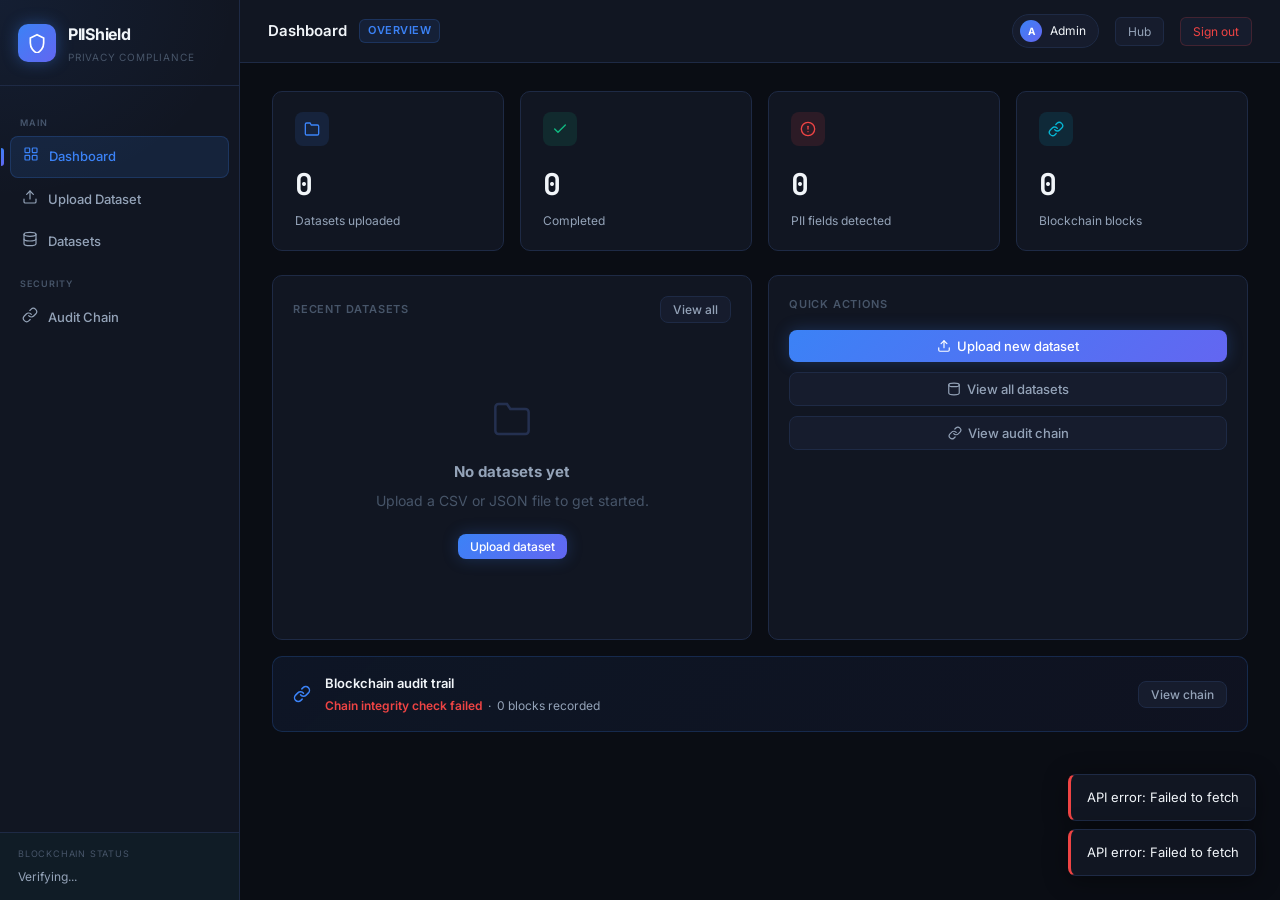
==== frontend/index.html @ 64855e72 "Initial commit — PIIShield Blockchain-Backed PII Anonymisation for E-commerce" ====
<!DOCTYPE html>
<html lang="en">
<head>
<script>
  if (false) {
    
  }
</script>
<meta charset="UTF-8"/>
<meta name="viewport" content="width=device-width, initial-scale=1.0"/>
<title>PIIShield — PII Anonymisation System</title>
<link rel="preconnect" href="https://fonts.googleapis.com">
<link href="https://fonts.googleapis.com/css2?family=Inter:wght@400;500;600;700&family=JetBrains+Mono:wght@400;500&display=swap" rel="stylesheet">
<style>
  :root {
    --bg:        #0a0d14;
    --surface:   #111622;
    --surface2:  #161c2d;
    --surface3:  #1c2440;
    --border:    #1e2a45;
    --border2:   #243050;
    --accent:    #3b82f6;
    --accent2:   #6366f1;
    --accent-g:  linear-gradient(135deg,#3b82f6,#6366f1);
    --cyan:      #06b6d4;
    --green:     #10b981;
    --red:       #ef4444;
    --amber:     #f59e0b;
    --text:      #f1f5f9;
    --text2:     #94a3b8;
    --text3:     #475569;
    --font:      'Inter', system-ui, sans-serif;
    --mono:      'JetBrains Mono', monospace;
    --radius:    10px;
    --shadow:    0 4px 24px rgba(0,0,0,0.4);
    --glow:      0 0 20px rgba(59,130,246,0.15);
  }
  * { box-sizing: border-box; margin: 0; padding: 0; }
  body { background: var(--bg); color: var(--text); font-family: var(--font); font-size: 14px; line-height: 1.6; }

  /* Scrollbar */
  ::-webkit-scrollbar { width: 6px; }
  ::-webkit-scrollbar-track { background: transparent; }
  ::-webkit-scrollbar-thumb { background: var(--border2); border-radius: 3px; }

  /* Layout */
  .shell { display: flex; min-height: 100vh; }

  /* Sidebar */
  .sidebar {
    width: 240px; flex-shrink: 0;
    background: var(--surface);
    border-right: 1px solid var(--border);
    display: flex; flex-direction: column;
    position: relative; overflow: hidden;
  }
  .sidebar::before {
    content: '';
    position: absolute; top: 0; left: 0; right: 0; height: 200px;
    background: radial-gradient(ellipse at top left, rgba(59,130,246,0.08) 0%, transparent 70%);
    pointer-events: none;
  }

  /* Logo */
  .logo {
    padding: 22px 18px 20px;
    border-bottom: 1px solid var(--border);
    display: flex; align-items: center; gap: 12px;
    position: relative;
  }
  .logo-icon {
    width: 38px; height: 38px;
    background: var(--accent-g);
    border-radius: 10px;
    display: flex; align-items: center; justify-content: center;
    flex-shrink: 0;
    box-shadow: 0 0 16px rgba(59,130,246,0.4);
  }
  .logo-icon svg { width: 20px; height: 20px; fill: none; stroke: #fff; stroke-width: 2; stroke-linecap: round; }
  .logo-text { font-size: 16px; font-weight: 700; color: var(--text); letter-spacing: -.3px; }
  .logo-sub  { font-size: 10px; color: var(--text3); letter-spacing: .8px; text-transform: uppercase; margin-top: 1px; }

  /* Nav */
  nav { padding: 14px 10px; flex: 1; }
  .nav-section { font-size: 9px; font-weight: 600; color: var(--text3); text-transform: uppercase; letter-spacing: 1px; padding: 0 10px; margin: 16px 0 6px; }
  .nav-item {
    display: flex; align-items: center; gap: 10px;
    padding: 9px 12px; border-radius: 8px;
    cursor: pointer; color: var(--text2);
    font-size: 13px; font-weight: 500;
    transition: all .15s; margin-bottom: 2px;
    position: relative;
  }
  .nav-item:hover { background: var(--surface2); color: var(--text); }
  .nav-item.active {
    background: rgba(59,130,246,0.12);
    color: var(--accent);
    border: 1px solid rgba(59,130,246,0.2);
  }
  .nav-item.active::before {
    content: '';
    position: absolute; left: -10px; top: 50%; transform: translateY(-50%);
    width: 3px; height: 18px;
    background: var(--accent-g);
    border-radius: 0 3px 3px 0;
  }
  .nav-icon svg { width: 16px; height: 16px; fill: none; stroke: currentColor; stroke-width: 1.8; stroke-linecap: round; stroke-linejoin: round; }

  /* Chain status */
  .chain-status {
    padding: 14px 18px;
    border-top: 1px solid var(--border);
    background: rgba(16,185,129,0.04);
  }
  .chain-label { font-size: 9px; color: var(--text3); text-transform: uppercase; letter-spacing: .8px; margin-bottom: 5px; }

  /* Main */
  .main { flex: 1; display: flex; flex-direction: column; overflow: hidden; }
  .topbar {
    background: var(--surface);
    border-bottom: 1px solid var(--border);
    padding: 14px 28px;
    display: flex; align-items: center; justify-content: space-between;
    backdrop-filter: blur(10px);
  }
  .topbar-left { display: flex; align-items: center; gap: 12px; }
  .page-badge {
    font-size: 11px; font-weight: 600; color: var(--accent);
    background: rgba(59,130,246,0.1);
    border: 1px solid rgba(59,130,246,0.2);
    border-radius: 6px; padding: 2px 8px;
    text-transform: uppercase; letter-spacing: .5px;
  }
  .topbar-right { display: flex; align-items: center; gap: 16px; }
  .user-chip {
    display: flex; align-items: center; gap: 8px;
    background: var(--surface2); border: 1px solid var(--border);
    border-radius: 20px; padding: 5px 12px 5px 7px; font-size: 12px; color: var(--text2);
  }
  .avatar {
    width: 22px; height: 22px; border-radius: 50%;
    background: var(--accent-g);
    color: #fff; display: flex; align-items: center; justify-content: center;
    font-size: 10px; font-weight: 700;
  }
  .btn-hub {
    background: var(--surface2); border: 1px solid var(--border);
    border-radius: 6px; padding: 6px 12px;
    font-size: 12px; color: var(--text2); cursor: pointer; font-family: var(--font);
    transition: all .15s;
  }
  .btn-hub:hover { border-color: var(--accent); color: var(--accent); }
  .content { flex: 1; padding: 28px 32px; overflow-y: auto; }

  /* Stat row */
  .stat-row { display: grid; grid-template-columns: repeat(4,1fr); gap: 16px; margin-bottom: 24px; }
  .stat-card {
    background: var(--surface);
    border: 1px solid var(--border);
    border-radius: var(--radius);
    padding: 20px 22px;
    position: relative; overflow: hidden;
    transition: border-color .2s, transform .2s;
  }
  .stat-card:hover { border-color: var(--border2); transform: translateY(-2px); }
  .stat-card::after {
    content: '';
    position: absolute; top: 0; left: 0; right: 0; height: 2px;
    background: var(--accent-g);
    opacity: 0; transition: opacity .2s;
  }
  .stat-card:hover::after { opacity: 1; }
  .stat-icon {
    width: 34px; height: 34px; border-radius: 8px;
    display: flex; align-items: center; justify-content: center;
    margin-bottom: 14px;
  }
  .stat-icon svg { width: 16px; height: 16px; fill: none; stroke-width: 2; stroke-linecap: round; }
  .si-blue   { background: rgba(59,130,246,0.12); }
  .si-blue svg { stroke: var(--accent); }
  .si-green  { background: rgba(16,185,129,0.12); }
  .si-green svg { stroke: var(--green); }
  .si-red    { background: rgba(239,68,68,0.12); }
  .si-red svg { stroke: var(--red); }
  .si-cyan   { background: rgba(6,182,212,0.12); }
  .si-cyan svg { stroke: var(--cyan); }
  .stat-value { font-size: 30px; font-weight: 700; font-family: var(--mono); color: var(--text); letter-spacing: -1px; }
  .stat-label { font-size: 12px; color: var(--text2); margin-top: 3px; }

  /* Cards */
  .card {
    background: var(--surface);
    border: 1px solid var(--border);
    border-radius: var(--radius);
    padding: 20px; margin-bottom: 16px;
  }
  .card-header { display: flex; align-items: center; justify-content: space-between; margin-bottom: 16px; }
  .card-title { font-size: 11px; font-weight: 600; color: var(--text3); text-transform: uppercase; letter-spacing: .8px; }

  /* Table */
  .tbl { width: 100%; border-collapse: collapse; font-size: 13px; }
  .tbl th { text-align: left; padding: 9px 14px; color: var(--text3); font-weight: 500; border-bottom: 1px solid var(--border); font-size: 10px; text-transform: uppercase; letter-spacing: .6px; background: var(--surface2); }
  .tbl td { padding: 10px 14px; border-bottom: 1px solid var(--border); color: var(--text2); }
  .tbl tr:last-child td { border-bottom: none; }
  .tbl tr:hover td { background: var(--surface2); color: var(--text); }

  /* Badges */
  .badge { display: inline-block; padding: 2px 9px; border-radius: 20px; font-size: 10px; font-weight: 600; letter-spacing: .3px; background: rgba(59,130,246,0.12); color: var(--accent); border: 1px solid rgba(59,130,246,0.2); }
  .badge-method { background: rgba(16,185,129,0.1); color: var(--green); border: 1px solid rgba(16,185,129,0.2); }
  .badge-warn   { background: rgba(245,158,11,0.1); color: var(--amber); border: 1px solid rgba(245,158,11,0.2); }

  /* Status */
  .status-dot { width: 6px; height: 6px; border-radius: 50%; display: inline-block; margin-right: 6px; }
  .status-completed  { background: var(--green); box-shadow: 0 0 6px var(--green); }
  .status-detected   { background: var(--amber); }
  .status-failed     { background: var(--red); }
  .status-uploaded   { background: var(--accent); }
  .status-processing { background: var(--amber); animation: pulse 1s infinite; }
  @keyframes pulse { 0%,100%{opacity:1} 50%{opacity:.3} }

  /* Buttons */
  .btn { display: inline-flex; align-items: center; gap: 6px; padding: 8px 16px; border-radius: 8px; border: none; cursor: pointer; font-size: 13px; font-weight: 500; font-family: var(--font); transition: all .15s; }
  .btn-primary { background: var(--accent-g); color: #fff; box-shadow: 0 0 16px rgba(59,130,246,0.25); }
  .btn-primary:hover { filter: brightness(1.1); box-shadow: 0 0 24px rgba(59,130,246,0.4); transform: translateY(-1px); }
  .btn-secondary { background: var(--surface2); color: var(--text2); border: 1px solid var(--border); }
  .btn-secondary:hover { border-color: var(--accent); color: var(--accent); }
  .btn:disabled { opacity: .35; cursor: not-allowed; filter: none; transform: none; }
  .btn-sm { padding: 5px 12px; font-size: 12px; }
  .btn-danger { background: rgba(239,68,68,0.1); color: var(--red); border: 1px solid rgba(239,68,68,0.2); }

  /* Drop zone */
  .drop-zone {
    border: 2px dashed var(--border2);
    border-radius: var(--radius); padding: 56px 24px;
    text-align: center; cursor: pointer; transition: all .2s;
    background: var(--surface2);
  }
  .drop-zone:hover, .drop-zone.dragover {
    border-color: var(--accent);
    background: rgba(59,130,246,0.05);
    box-shadow: var(--glow);
  }
  .drop-zone-icon { margin-bottom: 16px; color: var(--text3); }
  .drop-zone-icon svg { width: 44px; height: 44px; fill: none; stroke: currentColor; stroke-width: 1.5; stroke-linecap: round; }
  .drop-zone h3 { font-size: 15px; font-weight: 600; margin-bottom: 6px; color: var(--text); }
  .drop-zone p { color: var(--text2); font-size: 13px; }
  #file-input { display: none; }

  /* Steps */
  .steps { display: flex; align-items: center; margin-bottom: 28px; }
  .step { display: flex; align-items: center; gap: 8px; }
  .step-num { width: 28px; height: 28px; border-radius: 50%; display: flex; align-items: center; justify-content: center; font-size: 12px; font-weight: 600; border: 2px solid var(--border2); color: var(--text3); flex-shrink: 0; }
  .step.active .step-num { border-color: var(--accent); color: var(--accent); background: rgba(59,130,246,0.1); }
  .step.done .step-num { background: var(--accent-g); border-color: transparent; color: #fff; box-shadow: 0 0 10px rgba(59,130,246,0.4); }
  .step-label { font-size: 12px; font-weight: 500; color: var(--text3); }
  .step.active .step-label, .step.done .step-label { color: var(--text); }
  .step-line { flex: 1; height: 1px; background: var(--border); margin: 0 12px; }
  .step.done + .step-line { background: var(--accent); opacity: .4; }

  /* Blocks */
  .block {
    background: var(--surface2);
    border: 1px solid var(--border);
    border-radius: 8px; padding: 14px 16px; margin-bottom: 8px;
    display: flex; align-items: flex-start; gap: 14px;
    transition: border-color .15s;
  }
  .block:hover { border-color: var(--border2); }
  .block-index {
    font-family: var(--mono); font-size: 10px;
    color: var(--accent); background: rgba(59,130,246,0.1);
    border-radius: 4px; padding: 2px 7px; flex-shrink: 0; margin-top: 2px;
    border: 1px solid rgba(59,130,246,0.2);
  }
  .block-action { font-weight: 600; font-size: 13px; color: var(--text); }
  .block-hash { font-family: var(--mono); font-size: 10px; color: var(--text3); margin-top: 4px; word-break: break-all; }
  .block-time { font-size: 11px; color: var(--text3); margin-top: 2px; }

  /* Technique row */
  .technique-row { display: flex; align-items: center; gap: 10px; padding: 10px 0; border-bottom: 1px solid var(--border); }
  .technique-row:last-child { border-bottom: none; }
  select {
    background: var(--surface2); border: 1px solid var(--border2);
    border-radius: 6px; color: var(--text); padding: 6px 10px;
    font-size: 13px; font-family: var(--font); outline: none; transition: border-color .15s;
  }
  select:focus { border-color: var(--accent); }

  /* Info banner */
  .info-banner {
    background: linear-gradient(135deg, rgba(59,130,246,0.08), rgba(99,102,241,0.06));
    border: 1px solid rgba(59,130,246,0.2);
    border-radius: var(--radius); padding: 16px 20px;
    display: flex; align-items: center; gap: 14px;
  }

  /* Chain valid/invalid */
  .chain-valid   { color: var(--green); font-weight: 600; }
  .chain-invalid { color: var(--red); font-weight: 600; }

  /* Toast */
  .toast-container { position: fixed; bottom: 24px; right: 24px; z-index: 999; display: flex; flex-direction: column; gap: 8px; }
  .toast {
    background: var(--surface); border: 1px solid var(--border);
    border-radius: 8px; padding: 12px 16px; font-size: 13px; color: var(--text);
    max-width: 320px; animation: slideIn .2s ease; box-shadow: var(--shadow);
  }
  .toast.success { border-left: 3px solid var(--green); }
  .toast.error   { border-left: 3px solid var(--red); }
  .toast.info    { border-left: 3px solid var(--accent); }
  @keyframes slideIn { from{transform:translateX(40px);opacity:0} to{transform:none;opacity:1} }

  /* Loader */
  .loader { display: inline-block; width: 14px; height: 14px; border: 2px solid var(--border2); border-top-color: var(--accent); border-radius: 50%; animation: spin .7s linear infinite; }
  @keyframes spin { to{transform:rotate(360deg)} }

  /* Misc */
  .empty { text-align: center; padding: 60px 20px; color: var(--text3); }
  .empty-icon { margin-bottom: 14px; }
  .empty-icon svg { width: 40px; height: 40px; fill: none; stroke: var(--border2); stroke-width: 1.5; }
  .empty h3 { font-size: 15px; color: var(--text2); margin-bottom: 6px; }
  .text-muted { color: var(--text2); }
  .text-accent { color: var(--accent); }
  .font-mono { font-family: var(--mono); font-size: 12px; }
  .flex { display: flex; }
  .gap-2 { gap: 8px; }
  .mt-2 { margin-top: 8px; }
  .mt-4 { margin-top: 16px; }
  .grid-2 { display: grid; grid-template-columns: 1fr 1fr; gap: 16px; }
</style>
</head>
<body>

<div class="shell">
  <!-- Sidebar -->
  <aside class="sidebar">
    <div class="logo">
      <div class="logo-icon">
        <svg viewBox="0 0 24 24"><path d="M12 2L4 6v6c0 5.5 3.8 10.7 8 12 4.2-1.3 8-6.5 8-12V6L12 2z"/></svg>
      </div>
      <div>
        <div class="logo-text">PIIShield</div>
        <div class="logo-sub">Privacy Compliance</div>
      </div>
    </div>

    <nav>
      <div class="nav-section">Main</div>
      <div class="nav-item active" onclick="navigate('dashboard')" id="nav-dashboard">
        <span class="nav-icon"><svg viewBox="0 0 24 24"><rect x="3" y="3" width="7" height="7" rx="1"/><rect x="14" y="3" width="7" height="7" rx="1"/><rect x="3" y="14" width="7" height="7" rx="1"/><rect x="14" y="14" width="7" height="7" rx="1"/></svg></span>
        Dashboard
      </div>
      <div class="nav-item" onclick="navigate('upload')" id="nav-upload">
        <span class="nav-icon"><svg viewBox="0 0 24 24"><path d="M21 15v4a2 2 0 01-2 2H5a2 2 0 01-2-2v-4"/><polyline points="17 8 12 3 7 8"/><line x1="12" y1="3" x2="12" y2="15"/></svg></span>
        Upload Dataset
      </div>
      <div class="nav-item" onclick="navigate('datasets')" id="nav-datasets">
        <span class="nav-icon"><svg viewBox="0 0 24 24"><ellipse cx="12" cy="5" rx="9" ry="3"/><path d="M3 5v14c0 1.7 4 3 9 3s9-1.3 9-3V5"/><path d="M3 12c0 1.7 4 3 9 3s9-1.3 9-3"/></svg></span>
        Datasets
      </div>

      <div class="nav-section">Security</div>
      <div class="nav-item" onclick="navigate('audit')" id="nav-audit">
        <span class="nav-icon"><svg viewBox="0 0 24 24"><path d="M10 13a5 5 0 007.54.54l3-3a5 5 0 00-7.07-7.07l-1.72 1.71"/><path d="M14 11a5 5 0 00-7.54-.54l-3 3a5 5 0 007.07 7.07l1.71-1.71"/></svg></span>
        Audit Chain
      </div>
    </nav>

    <div class="chain-status">
      <div class="chain-label">Blockchain Status</div>
      <div id="chain-status-sidebar" style="font-size:12px;color:var(--text2)">Verifying...</div>
    </div>
  </aside>

  <!-- Main -->
  <div class="main">
    <div class="topbar">
      <div class="topbar-left">
        <div id="page-title" style="font-size:15px;font-weight:600;color:var(--text)">Dashboard</div>
        <span class="page-badge" id="page-badge">Overview</span>
      </div>
      <div class="topbar-right">
        <div class="user-chip">
          <div class="avatar" id="avatar">A</div>
          <span id="user-display" style="color:var(--text)">Admin</span>
        </div>
        <button class="btn-hub" onclick="window.location.href='hub.html'">Hub</button>
        <button class="btn-hub" onclick="logout()" style="color:var(--red);border-color:rgba(239,68,68,0.2)">Sign out</button>
      </div>
    </div>
    <div class="content" id="content"></div>
  </div>
</div>

<div class="toast-container" id="toasts"></div>

<script>
const API = 'http://172.28.236.73:8000/api';
let currentPage = 'dashboard';
let datasets = [];
let stats = {};

const user = sessionStorage.getItem('piishield_user') || 'Admin';
document.getElementById('user-display').textContent = user;
document.getElementById('avatar').textContent = user.charAt(0).toUpperCase();

function logout() { sessionStorage.clear();  }

function toast(msg, type='info') {
  const el = document.createElement('div');
  el.className = `toast ${type}`;
  el.textContent = msg;
  document.getElementById('toasts').appendChild(el);
  setTimeout(() => el.remove(), 3500);
}

async function api(path, opts={}) {
  opts.headers = opts.headers || {};
  
  // Update 'piishield_token' if your login script uses a different key name!
  const token = sessionStorage.getItem('piishield_token'); 
  if (token) {
    opts.headers['X-API-Key'] = token;
  }

  try {
    const res = await fetch(API + path, opts);
    if (!res.ok) {
      const err = await res.json().catch(() => ({detail: res.statusText}));
      throw new Error(err.detail || res.statusText);
    }
    return res.json();
  } catch(e) {
    toast('API error: ' + e.message, 'error');
    throw e;
  }
}

const PAGE_LABELS = {dashboard:'Overview', upload:'New Dataset', datasets:'All Datasets', audit:'Blockchain', process:'Processing'};

function navigate(page) {
  currentPage = page;
  document.querySelectorAll('.nav-item').forEach(n => n.classList.remove('active'));
  document.getElementById('nav-' + page)?.classList.add('active');
  document.getElementById('page-title').textContent =
    {dashboard:'Dashboard', upload:'Upload Dataset', datasets:'Datasets', audit:'Audit Chain', process:'Process Dataset'}[page] || page;
  document.getElementById('page-badge').textContent = PAGE_LABELS[page] || page;
  render();
}

function fmtDate(d) { return d ? new Date(d).toLocaleString() : '—'; }

async function render() {
  const el = document.getElementById('content');
  if (currentPage === 'dashboard') el.innerHTML = await renderDashboard();
  if (currentPage === 'upload')    el.innerHTML = renderUpload();
  if (currentPage === 'datasets')  el.innerHTML = await renderDatasets();
  if (currentPage === 'audit')     el.innerHTML = await renderAudit();
  if (currentPage === 'process')   el.innerHTML = await renderProcess(window._processId);
  attachHandlers();
}

async function renderDashboard() {
  try { stats = await api('/stats'); datasets = await api('/datasets'); } catch { stats = {}; datasets = []; }
  return `
  <div class="stat-row">
    <div class="stat-card">
      <div class="stat-icon si-blue"><svg viewBox="0 0 24 24"><path d="M22 19a2 2 0 01-2 2H4a2 2 0 01-2-2V5a2 2 0 012-2h5l2 3h9a2 2 0 012 2z"/></svg></div>
      <div class="stat-value">${stats.total_datasets ?? 0}</div>
      <div class="stat-label">Datasets uploaded</div>
    </div>
    <div class="stat-card">
      <div class="stat-icon si-green"><svg viewBox="0 0 24 24"><polyline points="20 6 9 17 4 12"/></svg></div>
      <div class="stat-value">${stats.completed ?? 0}</div>
      <div class="stat-label">Completed</div>
    </div>
    <div class="stat-card">
      <div class="stat-icon si-red"><svg viewBox="0 0 24 24"><circle cx="12" cy="12" r="10"/><line x1="12" y1="8" x2="12" y2="12"/><line x1="12" y1="16" x2="12.01" y2="16"/></svg></div>
      <div class="stat-value">${stats.total_pii_detections ?? 0}</div>
      <div class="stat-label">PII fields detected</div>
    </div>
    <div class="stat-card">
      <div class="stat-icon si-cyan"><svg viewBox="0 0 24 24"><path d="M10 13a5 5 0 007.54.54l3-3a5 5 0 00-7.07-7.07l-1.72 1.71"/><path d="M14 11a5 5 0 00-7.54-.54l-3 3a5 5 0 007.07 7.07l1.71-1.71"/></svg></div>
      <div class="stat-value">${stats.total_blocks ?? 0}</div>
      <div class="stat-label">Blockchain blocks</div>
    </div>
  </div>

  <div class="grid-2" style="margin-bottom:16px">
    <div class="card" style="margin-bottom:0">
      <div class="card-header">
        <div class="card-title">Recent datasets</div>
        <button class="btn btn-sm btn-secondary" onclick="navigate('datasets')">View all</button>
      </div>
      ${datasets.length === 0
        ? `<div class="empty">
             <div class="empty-icon"><svg viewBox="0 0 24 24"><path d="M22 19a2 2 0 01-2 2H4a2 2 0 01-2-2V5a2 2 0 012-2h5l2 3h9a2 2 0 012 2z"/></svg></div>
             <h3>No datasets yet</h3><p>Upload a CSV or JSON file to get started.</p>
             <br><button class="btn btn-primary btn-sm" onclick="navigate('upload')">Upload dataset</button>
           </div>`
        : `<table class="tbl">
             <thead><tr><th>File</th><th>PII</th><th>Status</th><th></th></tr></thead>
             <tbody>${datasets.slice(0,6).map(d=>`
               <tr>
                 <td style="color:var(--text);max-width:160px;overflow:hidden;text-overflow:ellipsis;white-space:nowrap">${d.filename}</td>
                 <td style="color:var(--red);font-weight:600">${d.pii_detected?.toLocaleString()}</td>
                 <td><span class="status-dot status-${d.status}"></span><span style="color:var(--text2)">${d.status}</span></td>
                 <td><button class="btn btn-sm btn-secondary" onclick="openProcess(${d.id})">Open</button></td>
               </tr>`).join('')}
             </tbody>
           </table>`}
    </div>

    <div class="card" style="margin-bottom:0">
      <div class="card-header">
        <div class="card-title">Quick actions</div>
      </div>
      <div style="display:flex;flex-direction:column;gap:10px">
        <button class="btn btn-primary" style="width:100%;justify-content:center" onclick="navigate('upload')">
          <svg width="14" height="14" viewBox="0 0 24 24" fill="none" stroke="currentColor" stroke-width="2" stroke-linecap="round"><path d="M21 15v4a2 2 0 01-2 2H5a2 2 0 01-2-2v-4"/><polyline points="17 8 12 3 7 8"/><line x1="12" y1="3" x2="12" y2="15"/></svg>
          Upload new dataset
        </button>
        <button class="btn btn-secondary" style="width:100%;justify-content:center" onclick="navigate('datasets')">
          <svg width="14" height="14" viewBox="0 0 24 24" fill="none" stroke="currentColor" stroke-width="2" stroke-linecap="round"><ellipse cx="12" cy="5" rx="9" ry="3"/><path d="M3 5v14c0 1.7 4 3 9 3s9-1.3 9-3V5"/></svg>
          View all datasets
        </button>
        <button class="btn btn-secondary" style="width:100%;justify-content:center" onclick="navigate('audit')">
          <svg width="14" height="14" viewBox="0 0 24 24" fill="none" stroke="currentColor" stroke-width="2" stroke-linecap="round"><path d="M10 13a5 5 0 007.54.54l3-3a5 5 0 00-7.07-7.07l-1.72 1.71"/><path d="M14 11a5 5 0 00-7.54-.54l-3 3a5 5 0 007.07 7.07l1.71-1.71"/></svg>
          View audit chain
        </button>
      </div>
    </div>
  </div>

  <div class="info-banner">
    <svg width="18" height="18" viewBox="0 0 24 24" fill="none" stroke="var(--accent)" stroke-width="2" stroke-linecap="round"><path d="M10 13a5 5 0 007.54.54l3-3a5 5 0 00-7.07-7.07l-1.72 1.71"/><path d="M14 11a5 5 0 00-7.54-.54l-3 3a5 5 0 007.07 7.07l1.71-1.71"/></svg>
    <div style="flex:1">
      <div style="font-weight:600;font-size:13px;color:var(--text)">Blockchain audit trail</div>
      <div style="font-size:12px;color:var(--text2);margin-top:2px">
        ${stats.blockchain_valid
          ? `<span class="chain-valid">Chain integrity verified</span>`
          : `<span class="chain-invalid">Chain integrity check failed</span>`}
        &nbsp;&middot;&nbsp; ${stats.total_blocks ?? 0} blocks recorded
      </div>
    </div>
    <button class="btn btn-secondary btn-sm" onclick="navigate('audit')">View chain</button>
  </div>`;
}

function renderUpload() {
  return `
  <div class="card" style="max-width:580px">
    <div class="card-title" style="margin-bottom:16px">Upload dataset</div>
    <div class="drop-zone" id="drop-zone" onclick="document.getElementById('file-input').click()">
      <div class="drop-zone-icon">
        <svg viewBox="0 0 24 24"><path d="M21 15v4a2 2 0 01-2 2H5a2 2 0 01-2-2v-4"/><polyline points="17 8 12 3 7 8"/><line x1="12" y1="3" x2="12" y2="15"/></svg>
      </div>
      <h3>Drop your file here</h3>
      <p>Supports CSV, JSON, XLSX &middot; Max 50 MB</p>
      <br>
      <button class="btn btn-primary" onclick="event.stopPropagation();document.getElementById('file-input').click()">Browse file</button>
    </div>
    <input type="file" id="file-input" accept=".csv,.json,.xlsx">
    <div id="upload-status" class="mt-4"></div>
  </div>`;
}

async function renderDatasets() {
  try { datasets = await api('/datasets'); } catch { datasets = []; }
  if (!datasets.length) return `<div class="empty"><div class="empty-icon"><svg viewBox="0 0 24 24"><ellipse cx="12" cy="5" rx="9" ry="3"/><path d="M3 5v14c0 1.7 4 3 9 3s9-1.3 9-3V5"/><path d="M3 12c0 1.7 4 3 9 3s9-1.3 9-3"/></svg></div><h3>No datasets</h3><p>Upload a file first.</p></div>`;
  return `
  <div class="card">
    <div class="card-header">
      <div class="card-title">All datasets (${datasets.length})</div>
      <button class="btn btn-primary btn-sm" onclick="navigate('upload')">Upload new</button>
    </div>
    <table class="tbl">
      <thead><tr><th>#</th><th>File</th><th>Rows</th><th>PII cells</th><th>Status</th><th>Uploaded</th><th></th></tr></thead>
      <tbody>${datasets.map(d=>`
        <tr>
          <td class="font-mono" style="color:var(--text3)">${d.id}</td>
          <td style="color:var(--text)">${d.filename}</td>
          <td>${d.total_rows?.toLocaleString()}</td>
          <td style="color:var(--red);font-weight:600">${d.pii_detected?.toLocaleString()}</td>
          <td><span class="status-dot status-${d.status}"></span>${d.status}</td>
          <td class="text-muted">${fmtDate(d.uploaded_at)}</td>
          <td><button class="btn btn-sm btn-secondary" onclick="openProcess(${d.id})">Open</button></td>
        </tr>`).join('')}
      </tbody>
    </table>
  </div>`;
}

async function renderAudit() {
  // Read all blocks directly from the Fabric bridge
  try {
    const res = await fetch('http://localhost:4000/blocks');
    const chain = await res.json();
    const v = await api('/audit/verify');
    return `
    <div class="card">
      <div style="display:flex;align-items:center;gap:12px;margin-bottom:20px;padding:16px;background:var(--surface);border-radius:8px;border:1px solid var(--border)">
        <div style="width:36px;height:36px;border-radius:50%;background:${v.valid?'#22c55e22':'#ef444422'};display:flex;align-items:center;justify-content:center">
          <svg viewBox="0 0 24 24" fill="none" stroke="${v.valid?'#22c55e':'#ef4444'}" stroke-width="2" style="width:18px;height:18px"><path stroke-linecap="round" stroke-linejoin="round" d="M9 12.75L11.25 15 15 9.75m-3-7.036A11.959 11.959 0 013.598 6 11.99 11.99 0 003 9.749c0 5.592 3.824 10.29 9 11.623 5.176-1.332 9-6.03 9-11.622 0-1.31-.21-2.571-.598-3.751h-.152c-3.196 0-6.1-1.248-8.25-3.285z"/></svg>
        </div>
        <div>
          <div style="font-weight:700;color:${v.valid?'#22c55e':'#ef4444'}">${v.valid?'All '+v.total_blocks+' blocks verified — tamper-proof':'Chain integrity failed'}</div>
          <div style="font-size:12px;color:var(--text2)">Hyperledger Fabric · SHA-256 hash chain</div>
        </div>
      </div>
      <div class="card-header" style="margin-bottom:16px">
        <div class="card-title">Blockchain Audit Log (${chain.length} blocks)</div>
      </div>
      ${chain.slice().reverse().map(b=>`
        <div class="block" style="margin-bottom:12px;padding:14px;background:var(--surface);border-radius:8px;border:1px solid var(--border)">
          <div style="display:flex;align-items:center;gap:12px">
            <div style="font-weight:700;color:var(--text3);font-size:12px;min-width:32px">#${b.index}</div>
            <div style="flex:1">
              <div style="font-weight:600;font-size:13px;color:var(--text)">${b.action} <span style="font-weight:400;color:var(--text3)">· dataset #${b.datasetId}</span>
                ${b.piiType?`<span class="badge" style="margin-left:8px">${b.piiType}</span>`:''}
                ${b.anonymisationMethod?`<span class="badge badge-method" style="margin-left:4px">${b.anonymisationMethod}</span>`:''}
                ${b.recordsAffected?`<span style="font-size:11px;color:var(--text3);margin-left:6px">${b.recordsAffected.toLocaleString()} records</span>`:''}
              </div>
              <div style="font-size:11px;color:var(--text3);margin-top:4px;font-family:monospace">${b.blockHash}</div>
              <div style="font-size:11px;color:var(--text3)">prev: ${b.previousHash?.substring(0,32)}...</div>
            </div>
            <div style="font-size:11px;color:var(--text3);white-space:nowrap">${new Date(b.timestamp).toLocaleString()}</div>
          </div>
        </div>`).join('')}
    </div>`;
  } catch(e) {
    // fallback
  }
  // original fallback below
  return `<div class="card"><div class="empty"><h3>Could not load audit chain</h3><p>${e?.message||'Bridge not reachable'}</p></div></div>`;
  // ORIGINAL_AUDIT_START
  let chain = [], verify = {};
  try {
    verify = await api('/audit/verify');
    if (datasets.length === 0) datasets = await api('/datasets').catch(()=>[]);
    for (const d of datasets) {
      const r = await api(`/audit/${d.id}`).catch(()=>({blocks:[]}));
      for (const b of (r.blocks || [])) {
        if (!chain.find(c=>c.index===b.index)) chain.push(b);
      }
    }
    chain.sort((a,b)=>a.index-b.index);
  } catch(e){ console.error('Audit error:', e); }

  return `
  <div class="card" style="margin-bottom:16px;background:${verify.valid ? 'rgba(16,185,129,0.05)' : 'rgba(239,68,68,0.05)'};border-color:${verify.valid ? 'rgba(16,185,129,0.2)' : 'rgba(239,68,68,0.2)'}">
    <div style="display:flex;align-items:center;gap:16px">
      <div style="width:40px;height:40px;border-radius:10px;background:${verify.valid ? 'rgba(16,185,129,0.12)' : 'rgba(239,68,68,0.12)'};display:flex;align-items:center;justify-content:center">
        <svg width="18" height="18" viewBox="0 0 24 24" fill="none" stroke="${verify.valid ? 'var(--green)' : 'var(--red)'}" stroke-width="2" stroke-linecap="round"><path d="M12 2L4 6v6c0 5.5 3.8 10.7 8 12 4.2-1.3 8-6.5 8-12V6L12 2z"/></svg>
      </div>
      <div style="flex:1">
        <div style="font-size:13px;font-weight:600;color:var(--text);margin-bottom:2px">Chain integrity</div>
        <div style="font-size:12px">
          ${verify.valid === undefined
            ? `<span style="color:var(--text2)">Connecting...</span>`
            : verify.valid
              ? `<span class="chain-valid">All ${verify.total_blocks} blocks verified — tamper-proof</span>`
              : `<span class="chain-invalid">Broken at block ${verify.broken_at ?? '?'}</span>`}
        </div>
      </div>
      <button class="btn btn-secondary btn-sm" onclick="navigate('audit')">Refresh</button>
    </div>
  </div>
  <div class="card">
    <div class="card-header">
      <div class="card-title">Blockchain audit log (${chain.length} blocks)</div>
    </div>
    ${chain.length === 0
      ? `<div class="empty"><div class="empty-icon"><svg viewBox="0 0 24 24"><path d="M10 13a5 5 0 007.54.54l3-3a5 5 0 00-7.07-7.07l-1.72 1.71"/><path d="M14 11a5 5 0 00-7.54-.54l-3 3a5 5 0 007.07 7.07l1.71-1.71"/></svg></div><h3>No blocks yet</h3><p>Upload and process a dataset.</p></div>`
      : chain.map(b=>`
        <div class="block">
          <div class="block-index">#${b.index}</div>
          <div style="flex:1;min-width:0">
            <div class="block-action">${b.action} <span style="font-weight:400;font-size:12px;color:var(--text2)">&middot; dataset #${b.dataset_id}</span></div>
            ${b.pii_type ? `<div style="margin-top:5px">
              <span class="badge">${b.pii_type}</span>
              ${b.anonymisation_method ? `<span class="badge badge-method" style="margin-left:4px">${b.anonymisation_method}</span>` : ''}
              <span style="font-size:11px;color:var(--text3);margin-left:6px">${b.records_affected} records</span>
            </div>` : ''}
            <div class="block-hash" style="margin-top:5px">${b.block_hash}</div>
            <div class="block-time">prev: ${b.previous_hash?.substring(0,24)}...</div>
          </div>
          <div style="font-size:11px;color:var(--text3);white-space:nowrap">${fmtDate(b.timestamp)}</div>
        </div>`).join('')}
  </div>`;
}

async function renderProcess(id) {
  let result = {}, detections = [], dataset = {};
  try {
    result = await api(`/results/${id}`);
    dataset = result.dataset || {};
    detections = result.detections || [];
  } catch {}

  const steps = ['uploaded','detected','completed'];
  const stepIdx = steps.indexOf(dataset.status) > -1 ? steps.indexOf(dataset.status) : 0;

  return `
  <div style="margin-bottom:20px;display:flex;align-items:center;gap:10px">
    <button class="btn btn-secondary btn-sm" onclick="navigate('datasets')">Back</button>
    <span style="font-size:15px;font-weight:600;color:var(--text)">${dataset.filename || 'Dataset #'+id}</span>
    <span class="badge badge-warn">${dataset.status || 'unknown'}</span>
  </div>

  <div class="steps">
    <div class="step done"><div class="step-num">✓</div><div class="step-label">Uploaded</div></div>
    <div class="step-line"></div>
    <div class="step ${stepIdx>=1?'done':stepIdx==0?'active':''}">
      <div class="step-num">${stepIdx>=1?'✓':'2'}</div><div class="step-label">Detect PII</div>
    </div>
    <div class="step-line"></div>
    <div class="step ${stepIdx>=2?'done':stepIdx==1?'active':''}">
      <div class="step-num">${stepIdx>=2?'✓':'3'}</div><div class="step-label">Anonymise</div>
    </div>
    <div class="step-line"></div>
    <div class="step ${stepIdx>=2?'active':''}">
      <div class="step-num">4</div><div class="step-label">Download</div>
    </div>
  </div>

  <div class="flex gap-2" style="margin-bottom:24px">
    <button class="btn btn-primary" id="btn-detect" onclick="runDetect(${id})" ${dataset.status!=='uploaded'?'disabled':''}>Run PII detection</button>
    <button class="btn btn-primary" id="btn-anon" onclick="runAnonymise(${id})" ${dataset.status!=='detected'?'disabled':''}>Anonymise</button>
    <button class="btn btn-secondary" id="btn-dl" onclick="downloadFile(${id})" ${dataset.status!=='completed'?'disabled':''}>Download anonymised file</button>
  </div>

  ${detections.length === 0
    ? `<div class="card"><div class="empty"><div class="empty-icon"><svg viewBox="0 0 24 24" fill="none" stroke="currentColor" stroke-width="1.5"><circle cx="11" cy="11" r="8"/><line x1="21" y1="21" x2="16.65" y2="16.65"/></svg></div><h3>No detections yet</h3><p>Click "Run PII detection" above.</p></div></div>`
    : `
      <!-- Sensitive vs Non-Sensitive Summary -->
      <div style="display:grid;grid-template-columns:1fr 1fr;gap:16px;margin-bottom:20px">
        <div class="card" style="border:1.5px solid #ef4444;border-radius:10px">
          <div class="card-header" style="margin-bottom:12px">
            <div>
              <div class="card-title" style="color:#ef4444">Sensitive Columns</div>
              <div style="font-size:12px;color:var(--text2)">PII detected — will be anonymised</div>
            </div>
            <span class="badge badge-warn">${detections.length} columns</span>
          </div>
          <table class="tbl">
            <thead><tr><th>Column</th><th>PII Type</th><th>Count</th><th>Method</th></tr></thead>
            <tbody>${detections.map(d=>`
              <tr>
                <td class="font-mono" style="color:#ef4444;font-weight:600">${d.column}</td>
                <td><span class="badge">${d.pii_type}</span></td>
                <td style="color:var(--text)">${d.count?.toLocaleString()}</td>
                <td><span class="badge badge-method">${d.method}</span></td>
              </tr>`).join('')}
            </tbody>
          </table>
        </div>

        <div class="card" style="border:1.5px solid #22c55e;border-radius:10px">
          <div class="card-header" style="margin-bottom:12px">
            <div>
              <div class="card-title" style="color:#22c55e">Non-Sensitive Columns</div>
              <div style="font-size:12px;color:var(--text2)">No PII — kept as original</div>
            </div>
            <span class="badge" style="background:#22c55e22;color:#22c55e">${
              Object.keys(result.all_columns || {}).filter(c => !detections.find(d=>d.column===c)).length
            } columns</span>
          </div>
          <table class="tbl">
            <thead><tr><th>Column</th><th>Status</th></tr></thead>
            <tbody>${
              Object.keys(result.all_columns || {})
                .filter(c => !detections.find(d=>d.column===c))
                .map(c=>`
                  <tr>
                    <td class="font-mono" style="color:#22c55e;font-weight:600">${c}</td>
                    <td><span class="badge" style="background:#22c55e22;color:#22c55e">Safe</span></td>
                  </tr>`).join('') || '<tr><td colspan="2" style="color:var(--text3);text-align:center;padding:12px">All columns are sensitive</td></tr>'
            }
            </tbody>
          </table>
        </div>
      </div>

      <!-- Full PII Detection Detail -->
      <div class="card">
        <div class="card-header">
          <div class="card-title">PII Detection Results</div>
          <span class="badge badge-warn">${detections.length} columns flagged</span>
        </div>
        <table class="tbl">
          <thead><tr><th>Column</th><th>PII type</th><th>Detected by</th><th>Count</th><th>Sample</th></tr></thead>
          <tbody>${detections.map(d=>`
            <tr>
              <td class="font-mono" style="color:var(--text)">${d.column}</td>
              <td><span class="badge">${d.pii_type}</span></td>
              <td><span class="badge badge-method">${d.method}</span></td>
              <td style="color:var(--text)">${d.count?.toLocaleString()}</td>
              <td class="font-mono" style="color:var(--text3);max-width:200px;overflow:hidden;text-overflow:ellipsis;white-space:nowrap">${d.sample}</td>
            </tr>`).join('')}
          </tbody>
        </table>
      </div>
      ${dataset.status === 'detected' ? `
      <div class="card">
        <div class="card-header">
          <div class="card-title">Anonymisation technique per column</div>
        </div>
        <p style="font-size:12px;color:var(--text2);margin-bottom:16px">Select technique for each detected column</p>
        ${detections.map(d=>`
          <div class="technique-row">
            <span class="font-mono" style="width:160px;color:var(--text)">${d.column}</span>
            <span class="badge" style="width:110px;text-align:center">${d.pii_type}</span>
            <select id="tech-${d.column}" style="flex:1;max-width:180px">
              <option value="MASK" ${['NAME','EMAIL','PHONE','ADDRESS','ZIP_CODE','DATE_OF_BIRTH','IP_ADDRESS'].includes(d.pii_type)?'selected':''}>Mask</option>
              <option value="HASH" ${['CREDIT_CARD','AADHAAR','PAN','SSN'].includes(d.pii_type)?'selected':''}>Hash (SHA-256)</option>
              <option value="ENCRYPT">Encrypt (AES-256)</option>
              <option value="TOKENISE">Tokenise</option>
            </select>
          </div>`).join('')}
        <div id="anon-status" class="mt-4"></div>
      </div>` : ''}
    `}`;
}

function attachHandlers() {
  const fi = document.getElementById('file-input');
  const dz = document.getElementById('drop-zone');
  if (fi) fi.onchange = e => handleUpload(e.target.files[0]);
  if (dz) {
    dz.ondragover = e => { e.preventDefault(); dz.classList.add('dragover'); };
    dz.ondragleave = () => dz.classList.remove('dragover');
    dz.ondrop = e => { e.preventDefault(); dz.classList.remove('dragover'); handleUpload(e.dataTransfer.files[0]); };
  }
}

async function handleUpload(file) {
  if (!file) return;
  const status = document.getElementById('upload-status');
  status.innerHTML = `<div class="flex gap-2"><span class="loader"></span> <span style="color:var(--text2)">Uploading ${file.name}...</span></div>`;
  const fd = new FormData();
  fd.append('file', file);
  try {
    const r = await api('/upload', {method:'POST', body:fd});
    toast(`Uploaded "${r.filename}" (${r.total_rows.toLocaleString()} rows)`, 'success');
    status.innerHTML = `<div style="color:var(--green);font-size:13px">Upload complete &middot; <strong>${r.total_rows.toLocaleString()} rows</strong> &middot; <button class="btn btn-primary btn-sm" onclick="openProcess(${r.id})" style="margin-left:6px">Run detection</button></div>`;
  } catch(e) {
    status.innerHTML = `<div style="color:var(--red)">Upload failed: ${e.message}</div>`;
  }
}

async function runDetect(id) {
  document.getElementById('btn-detect').disabled = true;
  document.getElementById('btn-detect').innerHTML = '<span class="loader"></span> Detecting...';
  try {
    const r = await api(`/detect/${id}`, {method:'POST'});
    toast(`Found ${r.total_pii_cells.toLocaleString()} PII cells in ${Object.keys(r.pii_columns).length} columns`, 'success');
    window._processId = id; render();
  } catch(e) {
    toast('Detection failed: ' + e.message, 'error');
    document.getElementById('btn-detect').disabled = false;
    document.getElementById('btn-detect').textContent = 'Run PII detection';
  }
}

async function runAnonymise(id) {
  const result = await api(`/results/${id}`);
  const overrides = {};
  (result.detections || []).forEach(d => {
    const sel = document.getElementById('tech-' + d.column);
    if (sel) overrides[d.column] = sel.value;
  });
  document.getElementById('btn-anon').disabled = true;
  document.getElementById('btn-anon').innerHTML = '<span class="loader"></span> Anonymising...';
  const statusEl = document.getElementById('anon-status');
  if (statusEl) statusEl.innerHTML = '<span class="loader"></span> <span style="color:var(--text2)">Applying anonymisation...</span>';
  try {
    const r = await api(`/anonymise/${id}`, {method:'POST', headers:{'Content-Type':'application/json'}, body: JSON.stringify({technique_overrides: overrides})});
    toast(`Anonymised ${r.summary.reduce((s,x)=>s+x.rows_changed,0).toLocaleString()} values across ${r.summary.length} columns`, 'success');
    window._processId = id; render();
  } catch(e) {
    toast('Anonymisation failed: ' + e.message, 'error');
    document.getElementById('btn-anon').disabled = false;
    document.getElementById('btn-anon').textContent = 'Anonymise';
  }
}

function downloadFile(id) {
  toast('Downloading anonymised file...', 'info');
  window.open(API + `/download/${id}`, '_blank');
}

function openProcess(id) {
  window._processId = id;
  currentPage = 'process';
  document.querySelectorAll('.nav-item').forEach(n => n.classList.remove('active'));
  document.getElementById('page-title').textContent = 'Process Dataset';
  document.getElementById('page-badge').textContent = 'Processing';
  render();
}

async function init() {
  await render();
  try {
    const v = await api('/audit/verify');
    const el = document.getElementById('chain-status-sidebar');
    if (el) el.innerHTML = v.valid
      ? `<span style="color:var(--green);font-weight:500">Valid &middot; ${v.total_blocks} blocks</span>`
      : `<span style="color:var(--red)">Integrity failed</span>`;
  } catch {}
}

init();
</script>
</body>
</html>
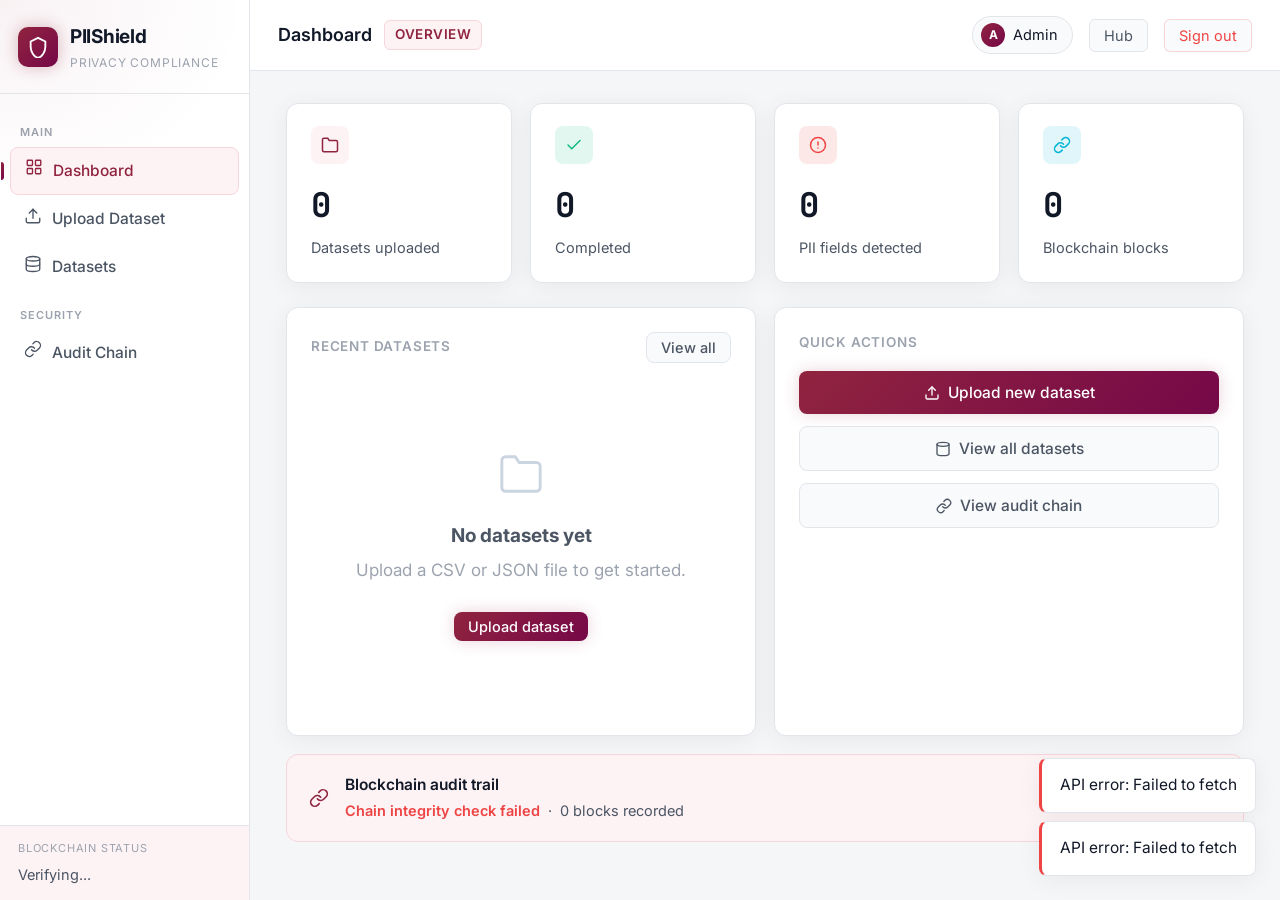
==== commit 601b8121: "Update blockchain status text color to pink (#90243f) in sidebar" ====
--- a/frontend/index.html
+++ b/frontend/index.html
@@ -13,30 +13,30 @@
 <link href="https://fonts.googleapis.com/css2?family=Inter:wght@400;500;600;700&family=JetBrains+Mono:wght@400;500&display=swap" rel="stylesheet">
 <style>
   :root {
-    --bg:        #0a0d14;
-    --surface:   #111622;
-    --surface2:  #161c2d;
-    --surface3:  #1c2440;
-    --border:    #1e2a45;
-    --border2:   #243050;
-    --accent:    #3b82f6;
-    --accent2:   #6366f1;
-    --accent-g:  linear-gradient(135deg,#3b82f6,#6366f1);
+    --bg:        #f5f6f8;
+    --surface:   #ffffff;
+    --surface2:  #f9fafb;
+    --surface3:  #f0f2f5;
+    --border:    #e2e5ea;
+    --border2:   #cbd5e1;
+    --accent:    #90243f;
+    --accent2:   #750848;
+    --accent-g:  linear-gradient(135deg,#90243f,#750848);
     --cyan:      #06b6d4;
     --green:     #10b981;
     --red:       #ef4444;
     --amber:     #f59e0b;
-    --text:      #f1f5f9;
-    --text2:     #94a3b8;
-    --text3:     #475569;
+    --text:      #111827;
+    --text2:     #4b5563;
+    --text3:     #9ca3af;
     --font:      'Inter', system-ui, sans-serif;
     --mono:      'JetBrains Mono', monospace;
-    --radius:    10px;
-    --shadow:    0 4px 24px rgba(0,0,0,0.4);
-    --glow:      0 0 20px rgba(59,130,246,0.15);
+    --radius:    12px;
+    --shadow:    0 4px 24px rgba(0,0,0,0.06);
+    --glow:      0 0 20px rgba(144,36,63,0.12);
   }
   * { box-sizing: border-box; margin: 0; padding: 0; }
-  body { background: var(--bg); color: var(--text); font-family: var(--font); font-size: 14px; line-height: 1.6; }
+  body { background: var(--bg); color: var(--text); font-family: var(--font); font-size: 17px; line-height: 1.6; }
 
   /* Scrollbar */
   ::-webkit-scrollbar { width: 6px; }
@@ -48,7 +48,7 @@
 
   /* Sidebar */
   .sidebar {
-    width: 240px; flex-shrink: 0;
+    width: 250px; flex-shrink: 0;
     background: var(--surface);
     border-right: 1px solid var(--border);
     display: flex; flex-direction: column;
@@ -57,7 +57,7 @@
   .sidebar::before {
     content: '';
     position: absolute; top: 0; left: 0; right: 0; height: 200px;
-    background: radial-gradient(ellipse at top left, rgba(59,130,246,0.08) 0%, transparent 70%);
+    background: radial-gradient(ellipse at top left, rgba(144,36,63,0.06) 0%, transparent 70%);
     pointer-events: none;
   }
 
@@ -69,33 +69,33 @@
     position: relative;
   }
   .logo-icon {
-    width: 38px; height: 38px;
+    width: 40px; height: 40px;
     background: var(--accent-g);
     border-radius: 10px;
     display: flex; align-items: center; justify-content: center;
     flex-shrink: 0;
-    box-shadow: 0 0 16px rgba(59,130,246,0.4);
-  }
-  .logo-icon svg { width: 20px; height: 20px; fill: none; stroke: #fff; stroke-width: 2; stroke-linecap: round; }
-  .logo-text { font-size: 16px; font-weight: 700; color: var(--text); letter-spacing: -.3px; }
-  .logo-sub  { font-size: 10px; color: var(--text3); letter-spacing: .8px; text-transform: uppercase; margin-top: 1px; }
+    box-shadow: 0 0 16px rgba(144,36,63,0.3);
+  }
+  .logo-icon svg { width: 22px; height: 22px; fill: none; stroke: #fff; stroke-width: 2; stroke-linecap: round; }
+  .logo-text { font-size: 19px; font-weight: 700; color: var(--text); letter-spacing: -.3px; }
+  .logo-sub  { font-size: 12px; color: var(--text3); letter-spacing: .8px; text-transform: uppercase; margin-top: 1px; }
 
   /* Nav */
   nav { padding: 14px 10px; flex: 1; }
-  .nav-section { font-size: 9px; font-weight: 600; color: var(--text3); text-transform: uppercase; letter-spacing: 1px; padding: 0 10px; margin: 16px 0 6px; }
+  .nav-section { font-size: 11px; font-weight: 600; color: var(--text3); text-transform: uppercase; letter-spacing: 1px; padding: 0 10px; margin: 16px 0 6px; }
   .nav-item {
     display: flex; align-items: center; gap: 10px;
-    padding: 9px 12px; border-radius: 8px;
+    padding: 10px 14px; border-radius: 8px;
     cursor: pointer; color: var(--text2);
-    font-size: 13px; font-weight: 500;
+    font-size: 15.5px; font-weight: 500;
     transition: all .15s; margin-bottom: 2px;
     position: relative;
   }
   .nav-item:hover { background: var(--surface2); color: var(--text); }
   .nav-item.active {
-    background: rgba(59,130,246,0.12);
+    background: #fdf2f4;
     color: var(--accent);
-    border: 1px solid rgba(59,130,246,0.2);
+    border: 1px solid #f7d6dc;
   }
   .nav-item.active::before {
     content: '';
@@ -104,63 +104,64 @@
     background: var(--accent-g);
     border-radius: 0 3px 3px 0;
   }
-  .nav-icon svg { width: 16px; height: 16px; fill: none; stroke: currentColor; stroke-width: 1.8; stroke-linecap: round; stroke-linejoin: round; }
+  .nav-icon svg { width: 18px; height: 18px; fill: none; stroke: currentColor; stroke-width: 1.8; stroke-linecap: round; stroke-linejoin: round; }
 
   /* Chain status */
   .chain-status {
     padding: 14px 18px;
     border-top: 1px solid var(--border);
-    background: rgba(16,185,129,0.04);
-  }
-  .chain-label { font-size: 9px; color: var(--text3); text-transform: uppercase; letter-spacing: .8px; margin-bottom: 5px; }
+    background: #fdf2f4;
+  }
+  .chain-label { font-size: 11px; color: var(--text3); text-transform: uppercase; letter-spacing: .8px; margin-bottom: 5px; }
 
   /* Main */
   .main { flex: 1; display: flex; flex-direction: column; overflow: hidden; }
   .topbar {
     background: var(--surface);
     border-bottom: 1px solid var(--border);
-    padding: 14px 28px;
+    padding: 16px 28px;
     display: flex; align-items: center; justify-content: space-between;
     backdrop-filter: blur(10px);
   }
   .topbar-left { display: flex; align-items: center; gap: 12px; }
   .page-badge {
-    font-size: 11px; font-weight: 600; color: var(--accent);
-    background: rgba(59,130,246,0.1);
-    border: 1px solid rgba(59,130,246,0.2);
-    border-radius: 6px; padding: 2px 8px;
+    font-size: 13.5px; font-weight: 600; color: var(--accent);
+    background: #fdf2f4;
+    border: 1px solid #f7d6dc;
+    border-radius: 6px; padding: 3px 10px;
     text-transform: uppercase; letter-spacing: .5px;
   }
   .topbar-right { display: flex; align-items: center; gap: 16px; }
   .user-chip {
     display: flex; align-items: center; gap: 8px;
     background: var(--surface2); border: 1px solid var(--border);
-    border-radius: 20px; padding: 5px 12px 5px 7px; font-size: 12px; color: var(--text2);
+    border-radius: 20px; padding: 6px 14px 6px 8px; font-size: 14.5px; color: var(--text2);
   }
   .avatar {
-    width: 22px; height: 22px; border-radius: 50%;
+    width: 24px; height: 24px; border-radius: 50%;
     background: var(--accent-g);
     color: #fff; display: flex; align-items: center; justify-content: center;
-    font-size: 10px; font-weight: 700;
+    font-size: 12px; font-weight: 700;
   }
   .btn-hub {
     background: var(--surface2); border: 1px solid var(--border);
-    border-radius: 6px; padding: 6px 12px;
-    font-size: 12px; color: var(--text2); cursor: pointer; font-family: var(--font);
+    border-radius: 6px; padding: 7px 14px;
+    font-size: 14.5px; color: var(--text2); cursor: pointer; font-family: var(--font);
     transition: all .15s;
   }
   .btn-hub:hover { border-color: var(--accent); color: var(--accent); }
-  .content { flex: 1; padding: 28px 32px; overflow-y: auto; }
+  .content { flex: 1; padding: 32px 36px; overflow-y: auto; background: var(--bg); }
 
   /* Stat row */
-  .stat-row { display: grid; grid-template-columns: repeat(4,1fr); gap: 16px; margin-bottom: 24px; }
+  .stat-row { display: grid; grid-template-columns: repeat(4,1fr); gap: 18px; margin-bottom: 24px; }
   .stat-card {
     background: var(--surface);
     border: 1px solid var(--border);
     border-radius: var(--radius);
-    padding: 20px 22px;
+    padding: 22px 24px;
     position: relative; overflow: hidden;
     transition: border-color .2s, transform .2s;
+    box-shadow: var(--shadow);
   }
   .stat-card:hover { border-color: var(--border2); transform: translateY(-2px); }
   .stat-card::after {
@@ -171,12 +172,12 @@
   }
   .stat-card:hover::after { opacity: 1; }
   .stat-icon {
-    width: 34px; height: 34px; border-radius: 8px;
+    width: 38px; height: 38px; border-radius: 8px;
     display: flex; align-items: center; justify-content: center;
     margin-bottom: 14px;
   }
-  .stat-icon svg { width: 16px; height: 16px; fill: none; stroke-width: 2; stroke-linecap: round; }
-  .si-blue   { background: rgba(59,130,246,0.12); }
+  .stat-icon svg { width: 18px; height: 18px; fill: none; stroke-width: 2; stroke-linecap: round; }
+  .si-blue   { background: #fdf2f4; }
   .si-blue svg { stroke: var(--accent); }
   .si-green  { background: rgba(16,185,129,0.12); }
   .si-green svg { stroke: var(--green); }
@@ -184,33 +185,34 @@
   .si-red svg { stroke: var(--red); }
   .si-cyan   { background: rgba(6,182,212,0.12); }
   .si-cyan svg { stroke: var(--cyan); }
-  .stat-value { font-size: 30px; font-weight: 700; font-family: var(--mono); color: var(--text); letter-spacing: -1px; }
-  .stat-label { font-size: 12px; color: var(--text2); margin-top: 3px; }
+  .stat-value { font-size: 34px; font-weight: 700; font-family: var(--mono); color: var(--text); letter-spacing: -1px; }
+  .stat-label { font-size: 14.5px; color: var(--text2); margin-top: 4px; }
 
   /* Cards */
   .card {
     background: var(--surface);
     border: 1px solid var(--border);
     border-radius: var(--radius);
-    padding: 20px; margin-bottom: 16px;
-  }
-  .card-header { display: flex; align-items: center; justify-content: space-between; margin-bottom: 16px; }
-  .card-title { font-size: 11px; font-weight: 600; color: var(--text3); text-transform: uppercase; letter-spacing: .8px; }
+    padding: 24px; margin-bottom: 18px;
+    box-shadow: var(--shadow);
+  }
+  .card-header { display: flex; align-items: center; justify-content: space-between; margin-bottom: 18px; }
+  .card-title { font-size: 13.5px; font-weight: 600; color: var(--text3); text-transform: uppercase; letter-spacing: .8px; }
 
   /* Table */
-  .tbl { width: 100%; border-collapse: collapse; font-size: 13px; }
-  .tbl th { text-align: left; padding: 9px 14px; color: var(--text3); font-weight: 500; border-bottom: 1px solid var(--border); font-size: 10px; text-transform: uppercase; letter-spacing: .6px; background: var(--surface2); }
-  .tbl td { padding: 10px 14px; border-bottom: 1px solid var(--border); color: var(--text2); }
+  .tbl { width: 100%; border-collapse: collapse; font-size: 15.5px; }
+  .tbl th { text-align: left; padding: 10px 16px; color: var(--text3); font-weight: 500; border-bottom: 1px solid var(--border); font-size: 12px; text-transform: uppercase; letter-spacing: .6px; background: var(--surface2); }
+  .tbl td { padding: 12px 16px; border-bottom: 1px solid var(--border); color: var(--text2); }
   .tbl tr:last-child td { border-bottom: none; }
   .tbl tr:hover td { background: var(--surface2); color: var(--text); }
 
   /* Badges */
-  .badge { display: inline-block; padding: 2px 9px; border-radius: 20px; font-size: 10px; font-weight: 600; letter-spacing: .3px; background: rgba(59,130,246,0.12); color: var(--accent); border: 1px solid rgba(59,130,246,0.2); }
+  .badge { display: inline-block; padding: 3px 10px; border-radius: 20px; font-size: 12px; font-weight: 600; letter-spacing: .3px; background: #fdf2f4; color: var(--accent); border: 1px solid #f7d6dc; }
   .badge-method { background: rgba(16,185,129,0.1); color: var(--green); border: 1px solid rgba(16,185,129,0.2); }
   .badge-warn   { background: rgba(245,158,11,0.1); color: var(--amber); border: 1px solid rgba(245,158,11,0.2); }
 
   /* Status */
-  .status-dot { width: 6px; height: 6px; border-radius: 50%; display: inline-block; margin-right: 6px; }
+  .status-dot { width: 7px; height: 7px; border-radius: 50%; display: inline-block; margin-right: 8px; }
   .status-completed  { background: var(--green); box-shadow: 0 0 6px var(--green); }
   .status-detected   { background: var(--amber); }
   .status-failed     { background: var(--red); }
@@ -219,91 +221,93 @@
   @keyframes pulse { 0%,100%{opacity:1} 50%{opacity:.3} }
 
   /* Buttons */
-  .btn { display: inline-flex; align-items: center; gap: 6px; padding: 8px 16px; border-radius: 8px; border: none; cursor: pointer; font-size: 13px; font-weight: 500; font-family: var(--font); transition: all .15s; }
-  .btn-primary { background: var(--accent-g); color: #fff; box-shadow: 0 0 16px rgba(59,130,246,0.25); }
-  .btn-primary:hover { filter: brightness(1.1); box-shadow: 0 0 24px rgba(59,130,246,0.4); transform: translateY(-1px); }
+  .btn { display: inline-flex; align-items: center; gap: 8px; padding: 10px 18px; border-radius: 8px; border: none; cursor: pointer; font-size: 15.5px; font-weight: 500; font-family: var(--font); transition: all .15s; }
+  .btn-primary { background: var(--accent-g); color: #fff; box-shadow: 0 0 16px rgba(144,36,63,0.2); }
+  .btn-primary:hover { filter: brightness(1.1); box-shadow: 0 0 24px rgba(144,36,63,0.35); transform: translateY(-1px); }
   .btn-secondary { background: var(--surface2); color: var(--text2); border: 1px solid var(--border); }
   .btn-secondary:hover { border-color: var(--accent); color: var(--accent); }
   .btn:disabled { opacity: .35; cursor: not-allowed; filter: none; transform: none; }
-  .btn-sm { padding: 5px 12px; font-size: 12px; }
+  .btn-sm { padding: 6px 14px; font-size: 14.5px; }
   .btn-danger { background: rgba(239,68,68,0.1); color: var(--red); border: 1px solid rgba(239,68,68,0.2); }
 
-  /* Drop zone */
+  /* Drop zone - Full Page / Bigger */
   .drop-zone {
     border: 2px dashed var(--border2);
-    border-radius: var(--radius); padding: 56px 24px;
+    border-radius: var(--radius); padding: 100px 32px;
     text-align: center; cursor: pointer; transition: all .2s;
     background: var(--surface2);
+    display: flex; flex-direction: column; align-items: center; justify-content: center;
+    width: 100%; min-height: 65vh;
   }
   .drop-zone:hover, .drop-zone.dragover {
     border-color: var(--accent);
-    background: rgba(59,130,246,0.05);
+    background: #fdf2f4;
     box-shadow: var(--glow);
   }
-  .drop-zone-icon { margin-bottom: 16px; color: var(--text3); }
-  .drop-zone-icon svg { width: 44px; height: 44px; fill: none; stroke: currentColor; stroke-width: 1.5; stroke-linecap: round; }
-  .drop-zone h3 { font-size: 15px; font-weight: 600; margin-bottom: 6px; color: var(--text); }
-  .drop-zone p { color: var(--text2); font-size: 13px; }
+  .drop-zone-icon { margin-bottom: 20px; color: var(--accent); }
+  .drop-zone-icon svg { width: 64px; height: 64px; fill: none; stroke: currentColor; stroke-width: 1.5; stroke-linecap: round; }
+  .drop-zone h3 { font-size: 24px; font-weight: 600; margin-bottom: 8px; color: var(--text); }
+  .drop-zone p { color: var(--text2); font-size: 17px; }
   #file-input { display: none; }
 
   /* Steps */
-  .steps { display: flex; align-items: center; margin-bottom: 28px; }
-  .step { display: flex; align-items: center; gap: 8px; }
-  .step-num { width: 28px; height: 28px; border-radius: 50%; display: flex; align-items: center; justify-content: center; font-size: 12px; font-weight: 600; border: 2px solid var(--border2); color: var(--text3); flex-shrink: 0; }
-  .step.active .step-num { border-color: var(--accent); color: var(--accent); background: rgba(59,130,246,0.1); }
-  .step.done .step-num { background: var(--accent-g); border-color: transparent; color: #fff; box-shadow: 0 0 10px rgba(59,130,246,0.4); }
-  .step-label { font-size: 12px; font-weight: 500; color: var(--text3); }
+  .steps { display: flex; align-items: center; margin-bottom: 32px; }
+  .step { display: flex; align-items: center; gap: 10px; }
+  .step-num { width: 32px; height: 32px; border-radius: 50%; display: flex; align-items: center; justify-content: center; font-size: 14.5px; font-weight: 600; border: 2px solid var(--border2); color: var(--text3); flex-shrink: 0; }
+  .step.active .step-num { border-color: var(--accent); color: var(--accent); background: #fdf2f4; }
+  .step.done .step-num { background: var(--accent-g); border-color: transparent; color: #fff; box-shadow: 0 0 10px rgba(144,36,63,0.3); }
+  .step-label { font-size: 14.5px; font-weight: 500; color: var(--text3); }
   .step.active .step-label, .step.done .step-label { color: var(--text); }
-  .step-line { flex: 1; height: 1px; background: var(--border); margin: 0 12px; }
+  .step-line { flex: 1; height: 1px; background: var(--border); margin: 0 14px; }
   .step.done + .step-line { background: var(--accent); opacity: .4; }
 
   /* Blocks */
   .block {
     background: var(--surface2);
     border: 1px solid var(--border);
-    border-radius: 8px; padding: 14px 16px; margin-bottom: 8px;
+    border-radius: 8px; padding: 16px 18px; margin-bottom: 10px;
     display: flex; align-items: flex-start; gap: 14px;
     transition: border-color .15s;
   }
   .block:hover { border-color: var(--border2); }
   .block-index {
-    font-family: var(--mono); font-size: 10px;
-    color: var(--accent); background: rgba(59,130,246,0.1);
-    border-radius: 4px; padding: 2px 7px; flex-shrink: 0; margin-top: 2px;
-    border: 1px solid rgba(59,130,246,0.2);
-  }
-  .block-action { font-weight: 600; font-size: 13px; color: var(--text); }
-  .block-hash { font-family: var(--mono); font-size: 10px; color: var(--text3); margin-top: 4px; word-break: break-all; }
-  .block-time { font-size: 11px; color: var(--text3); margin-top: 2px; }
+    font-family: var(--mono); font-size: 12px;
+    color: var(--accent); background: #fdf2f4;
+    border-radius: 4px; padding: 3px 8px; flex-shrink: 0; margin-top: 2px;
+    border: 1px solid #f7d6dc;
+  }
+  .block-action { font-weight: 600; font-size: 15.5px; color: var(--text); }
+  .block-hash { font-family: var(--mono); font-size: 12px; color: var(--text3); margin-top: 4px; word-break: break-all; }
+  .block-time { font-size: 13.5px; color: var(--text3); margin-top: 2px; }
 
   /* Technique row */
-  .technique-row { display: flex; align-items: center; gap: 10px; padding: 10px 0; border-bottom: 1px solid var(--border); }
+  .technique-row { display: flex; align-items: center; gap: 12px; padding: 12px 0; border-bottom: 1px solid var(--border); }
   .technique-row:last-child { border-bottom: none; }
   select {
-    background: var(--surface2); border: 1px solid var(--border2);
-    border-radius: 6px; color: var(--text); padding: 6px 10px;
-    font-size: 13px; font-family: var(--font); outline: none; transition: border-color .15s;
+    background: var(--surface); border: 1px solid var(--border2);
+    border-radius: 6px; color: var(--text); padding: 8px 12px;
+    font-size: 15.5px; font-family: var(--font); outline: none; transition: border-color .15s;
   }
   select:focus { border-color: var(--accent); }
 
   /* Info banner */
   .info-banner {
-    background: linear-gradient(135deg, rgba(59,130,246,0.08), rgba(99,102,241,0.06));
-    border: 1px solid rgba(59,130,246,0.2);
-    border-radius: var(--radius); padding: 16px 20px;
-    display: flex; align-items: center; gap: 14px;
+    background: #fdf2f4;
+    border: 1px solid #f7d6dc;
+    border-radius: var(--radius); padding: 18px 22px;
+    display: flex; align-items: center; gap: 16px;
   }
 
   /* Chain valid/invalid */
-  .chain-valid   { color: var(--green); font-weight: 600; }
+  .chain-valid   { color: var(--accent); font-weight: 600; }
   .chain-invalid { color: var(--red); font-weight: 600; }
 
   /* Toast */
   .toast-container { position: fixed; bottom: 24px; right: 24px; z-index: 999; display: flex; flex-direction: column; gap: 8px; }
   .toast {
     background: var(--surface); border: 1px solid var(--border);
-    border-radius: 8px; padding: 12px 16px; font-size: 13px; color: var(--text);
-    max-width: 320px; animation: slideIn .2s ease; box-shadow: var(--shadow);
+    border-radius: 8px; padding: 14px 18px; font-size: 15.5px; color: var(--text);
+    max-width: 340px; animation: slideIn .2s ease; box-shadow: var(--shadow);
   }
   .toast.success { border-left: 3px solid var(--green); }
   .toast.error   { border-left: 3px solid var(--red); }
@@ -311,22 +315,22 @@
   @keyframes slideIn { from{transform:translateX(40px);opacity:0} to{transform:none;opacity:1} }
 
   /* Loader */
-  .loader { display: inline-block; width: 14px; height: 14px; border: 2px solid var(--border2); border-top-color: var(--accent); border-radius: 50%; animation: spin .7s linear infinite; }
+  .loader { display: inline-block; width: 16px; height: 16px; border: 2px solid var(--border2); border-top-color: var(--accent); border-radius: 50%; animation: spin .7s linear infinite; }
   @keyframes spin { to{transform:rotate(360deg)} }
 
   /* Misc */
-  .empty { text-align: center; padding: 60px 20px; color: var(--text3); }
-  .empty-icon { margin-bottom: 14px; }
-  .empty-icon svg { width: 40px; height: 40px; fill: none; stroke: var(--border2); stroke-width: 1.5; }
-  .empty h3 { font-size: 15px; color: var(--text2); margin-bottom: 6px; }
+  .empty { text-align: center; padding: 70px 20px; color: var(--text3); }
+  .empty-icon { margin-bottom: 16px; }
+  .empty-icon svg { width: 46px; height: 46px; fill: none; stroke: var(--border2); stroke-width: 1.5; }
+  .empty h3 { font-size: 19px; color: var(--text2); margin-bottom: 6px; }
   .text-muted { color: var(--text2); }
   .text-accent { color: var(--accent); }
-  .font-mono { font-family: var(--mono); font-size: 12px; }
+  .font-mono { font-family: var(--mono); font-size: 14.5px; }
   .flex { display: flex; }
-  .gap-2 { gap: 8px; }
-  .mt-2 { margin-top: 8px; }
-  .mt-4 { margin-top: 16px; }
-  .grid-2 { display: grid; grid-template-columns: 1fr 1fr; gap: 16px; }
+  .gap-2 { gap: 10px; }
+  .mt-2 { margin-top: 10px; }
+  .mt-4 { margin-top: 18px; }
+  .grid-2 { display: grid; grid-template-columns: 1fr 1fr; gap: 18px; }
 </style>
 </head>
 <body>
@@ -368,7 +372,7 @@
 
     <div class="chain-status">
       <div class="chain-label">Blockchain Status</div>
-      <div id="chain-status-sidebar" style="font-size:12px;color:var(--text2)">Verifying...</div>
+      <div id="chain-status-sidebar" style="font-size: 14.5px;color:var(--text2)">Verifying...</div>
     </div>
   </aside>
 
@@ -376,7 +380,7 @@
   <div class="main">
     <div class="topbar">
       <div class="topbar-left">
-        <div id="page-title" style="font-size:15px;font-weight:600;color:var(--text)">Dashboard</div>
+        <div id="page-title" style="font-size: 18px;font-weight:600;color:var(--text)">Dashboard</div>
         <span class="page-badge" id="page-badge">Overview</span>
       </div>
       <div class="topbar-right">
@@ -416,8 +420,6 @@
 
 async function api(path, opts={}) {
   opts.headers = opts.headers || {};
-  
-  // Update 'piishield_token' if your login script uses a different key name!
   const token = sessionStorage.getItem('piishield_token'); 
   if (token) {
     opts.headers['X-API-Key'] = token;
@@ -486,7 +488,7 @@
     </div>
   </div>
 
-  <div class="grid-2" style="margin-bottom:16px">
+  <div class="grid-2" style="margin-bottom:18px">
     <div class="card" style="margin-bottom:0">
       <div class="card-header">
         <div class="card-title">Recent datasets</div>
@@ -515,17 +517,17 @@
       <div class="card-header">
         <div class="card-title">Quick actions</div>
       </div>
-      <div style="display:flex;flex-direction:column;gap:10px">
-        <button class="btn btn-primary" style="width:100%;justify-content:center" onclick="navigate('upload')">
-          <svg width="14" height="14" viewBox="0 0 24 24" fill="none" stroke="currentColor" stroke-width="2" stroke-linecap="round"><path d="M21 15v4a2 2 0 01-2 2H5a2 2 0 01-2-2v-4"/><polyline points="17 8 12 3 7 8"/><line x1="12" y1="3" x2="12" y2="15"/></svg>
+      <div style="display:flex;flex-direction:column;gap:12px">
+        <button class="btn btn-primary" style="width:100%;justify-content:center;padding:12px;" onclick="navigate('upload')">
+          <svg width="16" height="16" viewBox="0 0 24 24" fill="none" stroke="currentColor" stroke-width="2" stroke-linecap="round"><path d="M21 15v4a2 2 0 01-2 2H5a2 2 0 01-2-2v-4"/><polyline points="17 8 12 3 7 8"/><line x1="12" y1="3" x2="12" y2="15"/></svg>
           Upload new dataset
         </button>
-        <button class="btn btn-secondary" style="width:100%;justify-content:center" onclick="navigate('datasets')">
-          <svg width="14" height="14" viewBox="0 0 24 24" fill="none" stroke="currentColor" stroke-width="2" stroke-linecap="round"><ellipse cx="12" cy="5" rx="9" ry="3"/><path d="M3 5v14c0 1.7 4 3 9 3s9-1.3 9-3V5"/></svg>
+        <button class="btn btn-secondary" style="width:100%;justify-content:center;padding:12px;" onclick="navigate('datasets')">
+          <svg width="16" height="16" viewBox="0 0 24 24" fill="none" stroke="currentColor" stroke-width="2" stroke-linecap="round"><ellipse cx="12" cy="5" rx="9" ry="3"/><path d="M3 5v14c0 1.7 4 3 9 3s9-1.3 9-3V5"/></svg>
           View all datasets
         </button>
-        <button class="btn btn-secondary" style="width:100%;justify-content:center" onclick="navigate('audit')">
-          <svg width="14" height="14" viewBox="0 0 24 24" fill="none" stroke="currentColor" stroke-width="2" stroke-linecap="round"><path d="M10 13a5 5 0 007.54.54l3-3a5 5 0 00-7.07-7.07l-1.72 1.71"/><path d="M14 11a5 5 0 00-7.54-.54l-3 3a5 5 0 007.07 7.07l1.71-1.71"/></svg>
+        <button class="btn btn-secondary" style="width:100%;justify-content:center;padding:12px;" onclick="navigate('audit')">
+          <svg width="16" height="16" viewBox="0 0 24 24" fill="none" stroke="currentColor" stroke-width="2" stroke-linecap="round"><path d="M10 13a5 5 0 007.54.54l3-3a5 5 0 00-7.07-7.07l-1.72 1.71"/><path d="M14 11a5 5 0 00-7.54-.54l-3 3a5 5 0 007.07 7.07l1.71-1.71"/></svg>
           View audit chain
         </button>
       </div>
@@ -533,10 +535,10 @@
   </div>
 
   <div class="info-banner">
-    <svg width="18" height="18" viewBox="0 0 24 24" fill="none" stroke="var(--accent)" stroke-width="2" stroke-linecap="round"><path d="M10 13a5 5 0 007.54.54l3-3a5 5 0 00-7.07-7.07l-1.72 1.71"/><path d="M14 11a5 5 0 00-7.54-.54l-3 3a5 5 0 007.07 7.07l1.71-1.71"/></svg>
+    <svg width="20" height="20" viewBox="0 0 24 24" fill="none" stroke="var(--accent)" stroke-width="2" stroke-linecap="round"><path d="M10 13a5 5 0 007.54.54l3-3a5 5 0 00-7.07-7.07l-1.72 1.71"/><path d="M14 11a5 5 0 00-7.54-.54l-3 3a5 5 0 007.07 7.07l1.71-1.71"/></svg>
     <div style="flex:1">
-      <div style="font-weight:600;font-size:13px;color:var(--text)">Blockchain audit trail</div>
-      <div style="font-size:12px;color:var(--text2);margin-top:2px">
+      <div style="font-weight:600;font-size: 15.5px;color:var(--text)">Blockchain audit trail</div>
+      <div style="font-size: 14.5px;color:var(--text2);margin-top:2px">
         ${stats.blockchain_valid
           ? `<span class="chain-valid">Chain integrity verified</span>`
           : `<span class="chain-invalid">Chain integrity check failed</span>`}
@@ -549,16 +551,16 @@
 
 function renderUpload() {
   return `
-  <div class="card" style="max-width:580px">
-    <div class="card-title" style="margin-bottom:16px">Upload dataset</div>
+  <div class="card" style="width:100%; min-height:78vh; display:flex; flex-direction:column; justify-content:center;">
+    <div class="card-title" style="margin-bottom:20px; font-size:15px;">Upload dataset</div>
     <div class="drop-zone" id="drop-zone" onclick="document.getElementById('file-input').click()">
       <div class="drop-zone-icon">
         <svg viewBox="0 0 24 24"><path d="M21 15v4a2 2 0 01-2 2H5a2 2 0 01-2-2v-4"/><polyline points="17 8 12 3 7 8"/><line x1="12" y1="3" x2="12" y2="15"/></svg>
       </div>
       <h3>Drop your file here</h3>
-      <p>Supports CSV, JSON, XLSX &middot; Max 50 MB</p>
+      <p style="font-size:17px;">Supports CSV, JSON, XLSX &middot; Max 50 MB</p>
       <br>
-      <button class="btn btn-primary" onclick="event.stopPropagation();document.getElementById('file-input').click()">Browse file</button>
+      <button class="btn btn-primary" style="padding:14px 28px; font-size:17px;" onclick="event.stopPropagation();document.getElementById('file-input').click()">Browse file</button>
     </div>
     <input type="file" id="file-input" accept=".csv,.json,.xlsx">
     <div id="upload-status" class="mt-4"></div>
@@ -592,102 +594,42 @@
 }
 
 async function renderAudit() {
-  // Read all blocks directly from the Fabric bridge
   try {
     const res = await fetch('http://localhost:4000/blocks');
     const chain = await res.json();
     const v = await api('/audit/verify');
     return `
     <div class="card">
-      <div style="display:flex;align-items:center;gap:12px;margin-bottom:20px;padding:16px;background:var(--surface);border-radius:8px;border:1px solid var(--border)">
-        <div style="width:36px;height:36px;border-radius:50%;background:${v.valid?'#22c55e22':'#ef444422'};display:flex;align-items:center;justify-content:center">
-          <svg viewBox="0 0 24 24" fill="none" stroke="${v.valid?'#22c55e':'#ef4444'}" stroke-width="2" style="width:18px;height:18px"><path stroke-linecap="round" stroke-linejoin="round" d="M9 12.75L11.25 15 15 9.75m-3-7.036A11.959 11.959 0 013.598 6 11.99 11.99 0 003 9.749c0 5.592 3.824 10.29 9 11.623 5.176-1.332 9-6.03 9-11.622 0-1.31-.21-2.571-.598-3.751h-.152c-3.196 0-6.1-1.248-8.25-3.285z"/></svg>
+      <div style="display:flex;align-items:center;gap:14px;margin-bottom:22px;padding:18px;background:var(--surface);border-radius:10px;border:1px solid var(--border)">
+        <div style="width:40px;height:40px;border-radius:50%;background:${v.valid?'#90243f22':'#ef444422'};display:flex;align-items:center;justify-content:center">
+          <svg viewBox="0 0 24 24" fill="none" stroke="${v.valid?'#90243f':'#ef4444'}" stroke-width="2" style="width:20px;height:20px"><path stroke-linecap="round" stroke-linejoin="round" d="M9 12.75L11.25 15 15 9.75m-3-7.036A11.959 11.959 0 013.598 6 11.99 11.99 0 003 9.749c0 5.592 3.824 10.29 9 11.623 5.176-1.332 9-6.03 9-11.622 0-1.31-.21-2.571-.598-3.751h-.152c-3.196 0-6.1-1.248-8.25-3.285z"/></svg>
         </div>
         <div>
-          <div style="font-weight:700;color:${v.valid?'#22c55e':'#ef4444'}">${v.valid?'All '+v.total_blocks+' blocks verified — tamper-proof':'Chain integrity failed'}</div>
-          <div style="font-size:12px;color:var(--text2)">Hyperledger Fabric · SHA-256 hash chain</div>
+          <div style="font-weight:700;color:${v.valid?'#90243f':'#ef4444'}; font-size:17px;">${v.valid?'All '+v.total_blocks+' blocks verified — tamper-proof':'Chain integrity failed'}</div>
+          <div style="font-size: 14.5px;color:var(--text2)">Hyperledger Fabric · SHA-256 hash chain</div>
         </div>
       </div>
-      <div class="card-header" style="margin-bottom:16px">
+      <div class="card-header" style="margin-bottom:18px">
         <div class="card-title">Blockchain Audit Log (${chain.length} blocks)</div>
       </div>
       ${chain.slice().reverse().map(b=>`
-        <div class="block" style="margin-bottom:12px;padding:14px;background:var(--surface);border-radius:8px;border:1px solid var(--border)">
-          <div style="display:flex;align-items:center;gap:12px">
-            <div style="font-weight:700;color:var(--text3);font-size:12px;min-width:32px">#${b.index}</div>
+        <div class="block" style="margin-bottom:14px;padding:16px;background:var(--surface);border-radius:10px;border:1px solid var(--border)">
+          <div style="display:flex;align-items:center;gap:14px">
+            <div style="font-weight:700;color:var(--text3);font-size: 14.5px;min-width:36px">#${b.index}</div>
             <div style="flex:1">
-              <div style="font-weight:600;font-size:13px;color:var(--text)">${b.action} <span style="font-weight:400;color:var(--text3)">· dataset #${b.datasetId}</span>
-                ${b.piiType?`<span class="badge" style="margin-left:8px">${b.piiType}</span>`:''}
+              <div style="font-weight:600;font-size: 16px;color:var(--text)">${b.action} <span style="font-weight:400;color:var(--text3)">· dataset #${b.datasetId}</span>${b.piiType?`<span class="badge" style="margin-left:8px">${b.piiType}</span>`:''}
                 ${b.anonymisationMethod?`<span class="badge badge-method" style="margin-left:4px">${b.anonymisationMethod}</span>`:''}
-                ${b.recordsAffected?`<span style="font-size:11px;color:var(--text3);margin-left:6px">${b.recordsAffected.toLocaleString()} records</span>`:''}
+                ${b.recordsAffected?`<span style="font-size: 13.5px;color:var(--text3);margin-left:6px">${b.recordsAffected.toLocaleString()} records</span>`:''}
               </div>
-              <div style="font-size:11px;color:var(--text3);margin-top:4px;font-family:monospace">${b.blockHash}</div>
-              <div style="font-size:11px;color:var(--text3)">prev: ${b.previousHash?.substring(0,32)}...</div>
+              <div style="font-size: 13.5px;color:var(--text3);margin-top:4px;font-family:monospace">${b.blockHash}</div>
+              <div style="font-size: 13.5px;color:var(--text3)">prev: ${b.previousHash?.substring(0,32)}...</div>
             </div>
-            <div style="font-size:11px;color:var(--text3);white-space:nowrap">${new Date(b.timestamp).toLocaleString()}</div>
+            <div style="font-size: 13.5px;color:var(--text3);white-space:nowrap">${new Date(b.timestamp).toLocaleString()}</div>
           </div>
         </div>`).join('')}
     </div>`;
-  } catch(e) {
-    // fallback
-  }
-  // original fallback below
+  } catch(e) {}
   return `<div class="card"><div class="empty"><h3>Could not load audit chain</h3><p>${e?.message||'Bridge not reachable'}</p></div></div>`;
-  // ORIGINAL_AUDIT_START
-  let chain = [], verify = {};
-  try {
-    verify = await api('/audit/verify');
-    if (datasets.length === 0) datasets = await api('/datasets').catch(()=>[]);
-    for (const d of datasets) {
-      const r = await api(`/audit/${d.id}`).catch(()=>({blocks:[]}));
-      for (const b of (r.blocks || [])) {
-        if (!chain.find(c=>c.index===b.index)) chain.push(b);
-      }
-    }
-    chain.sort((a,b)=>a.index-b.index);
-  } catch(e){ console.error('Audit error:', e); }
-
-  return `
-  <div class="card" style="margin-bottom:16px;background:${verify.valid ? 'rgba(16,185,129,0.05)' : 'rgba(239,68,68,0.05)'};border-color:${verify.valid ? 'rgba(16,185,129,0.2)' : 'rgba(239,68,68,0.2)'}">
-    <div style="display:flex;align-items:center;gap:16px">
-      <div style="width:40px;height:40px;border-radius:10px;background:${verify.valid ? 'rgba(16,185,129,0.12)' : 'rgba(239,68,68,0.12)'};display:flex;align-items:center;justify-content:center">
-        <svg width="18" height="18" viewBox="0 0 24 24" fill="none" stroke="${verify.valid ? 'var(--green)' : 'var(--red)'}" stroke-width="2" stroke-linecap="round"><path d="M12 2L4 6v6c0 5.5 3.8 10.7 8 12 4.2-1.3 8-6.5 8-12V6L12 2z"/></svg>
-      </div>
-      <div style="flex:1">
-        <div style="font-size:13px;font-weight:600;color:var(--text);margin-bottom:2px">Chain integrity</div>
-        <div style="font-size:12px">
-          ${verify.valid === undefined
-            ? `<span style="color:var(--text2)">Connecting...</span>`
-            : verify.valid
-              ? `<span class="chain-valid">All ${verify.total_blocks} blocks verified — tamper-proof</span>`
-              : `<span class="chain-invalid">Broken at block ${verify.broken_at ?? '?'}</span>`}
-        </div>
-      </div>
-      <button class="btn btn-secondary btn-sm" onclick="navigate('audit')">Refresh</button>
-    </div>
-  </div>
-  <div class="card">
-    <div class="card-header">
-      <div class="card-title">Blockchain audit log (${chain.length} blocks)</div>
-    </div>
-    ${chain.length === 0
-      ? `<div class="empty"><div class="empty-icon"><svg viewBox="0 0 24 24"><path d="M10 13a5 5 0 007.54.54l3-3a5 5 0 00-7.07-7.07l-1.72 1.71"/><path d="M14 11a5 5 0 00-7.54-.54l-3 3a5 5 0 007.07 7.07l1.71-1.71"/></svg></div><h3>No blocks yet</h3><p>Upload and process a dataset.</p></div>`
-      : chain.map(b=>`
-        <div class="block">
-          <div class="block-index">#${b.index}</div>
-          <div style="flex:1;min-width:0">
-            <div class="block-action">${b.action} <span style="font-weight:400;font-size:12px;color:var(--text2)">&middot; dataset #${b.dataset_id}</span></div>
-            ${b.pii_type ? `<div style="margin-top:5px">
-              <span class="badge">${b.pii_type}</span>
-              ${b.anonymisation_method ? `<span class="badge badge-method" style="margin-left:4px">${b.anonymisation_method}</span>` : ''}
-              <span style="font-size:11px;color:var(--text3);margin-left:6px">${b.records_affected} records</span>
-            </div>` : ''}
-            <div class="block-hash" style="margin-top:5px">${b.block_hash}</div>
-            <div class="block-time">prev: ${b.previous_hash?.substring(0,24)}...</div>
-          </div>
-          <div style="font-size:11px;color:var(--text3);white-space:nowrap">${fmtDate(b.timestamp)}</div>
-        </div>`).join('')}
-  </div>`;
 }
 
 async function renderProcess(id) {
@@ -702,9 +644,9 @@
   const stepIdx = steps.indexOf(dataset.status) > -1 ? steps.indexOf(dataset.status) : 0;
 
   return `
-  <div style="margin-bottom:20px;display:flex;align-items:center;gap:10px">
+  <div style="margin-bottom:22px;display:flex;align-items:center;gap:12px">
     <button class="btn btn-secondary btn-sm" onclick="navigate('datasets')">Back</button>
-    <span style="font-size:15px;font-weight:600;color:var(--text)">${dataset.filename || 'Dataset #'+id}</span>
+    <span style="font-size: 19px;font-weight:600;color:var(--text)">${dataset.filename || 'Dataset #'+id}</span>
     <span class="badge badge-warn">${dataset.status || 'unknown'}</span>
   </div>
 
@@ -724,7 +666,7 @@
     </div>
   </div>
 
-  <div class="flex gap-2" style="margin-bottom:24px">
+  <div class="flex gap-2" style="margin-bottom:26px">
     <button class="btn btn-primary" id="btn-detect" onclick="runDetect(${id})" ${dataset.status!=='uploaded'?'disabled':''}>Run PII detection</button>
     <button class="btn btn-primary" id="btn-anon" onclick="runAnonymise(${id})" ${dataset.status!=='detected'?'disabled':''}>Anonymise</button>
     <button class="btn btn-secondary" id="btn-dl" onclick="downloadFile(${id})" ${dataset.status!=='completed'?'disabled':''}>Download anonymised file</button>
@@ -733,13 +675,12 @@
   ${detections.length === 0
     ? `<div class="card"><div class="empty"><div class="empty-icon"><svg viewBox="0 0 24 24" fill="none" stroke="currentColor" stroke-width="1.5"><circle cx="11" cy="11" r="8"/><line x1="21" y1="21" x2="16.65" y2="16.65"/></svg></div><h3>No detections yet</h3><p>Click "Run PII detection" above.</p></div></div>`
     : `
-      <!-- Sensitive vs Non-Sensitive Summary -->
-      <div style="display:grid;grid-template-columns:1fr 1fr;gap:16px;margin-bottom:20px">
-        <div class="card" style="border:1.5px solid #ef4444;border-radius:10px">
-          <div class="card-header" style="margin-bottom:12px">
+      <div style="display:grid;grid-template-columns:1fr 1fr;gap:18px;margin-bottom:22px">
+        <div class="card" style="border:1.5px solid #ef4444;border-radius:12px">
+          <div class="card-header" style="margin-bottom:14px">
             <div>
               <div class="card-title" style="color:#ef4444">Sensitive Columns</div>
-              <div style="font-size:12px;color:var(--text2)">PII detected — will be anonymised</div>
+              <div style="font-size: 14.5px;color:var(--text2)">PII detected — will be anonymised</div>
             </div>
             <span class="badge badge-warn">${detections.length} columns</span>
           </div>
@@ -756,11 +697,11 @@
           </table>
         </div>
 
-        <div class="card" style="border:1.5px solid #22c55e;border-radius:10px">
-          <div class="card-header" style="margin-bottom:12px">
+        <div class="card" style="border:1.5px solid #22c55e;border-radius:12px">
+          <div class="card-header" style="margin-bottom:14px">
             <div>
               <div class="card-title" style="color:#22c55e">Non-Sensitive Columns</div>
-              <div style="font-size:12px;color:var(--text2)">No PII — kept as original</div>
+              <div style="font-size: 14.5px;color:var(--text2)">No PII — kept as original</div>
             </div>
             <span class="badge" style="background:#22c55e22;color:#22c55e">${
               Object.keys(result.all_columns || {}).filter(c => !detections.find(d=>d.column===c)).length
@@ -775,14 +716,13 @@
                   <tr>
                     <td class="font-mono" style="color:#22c55e;font-weight:600">${c}</td>
                     <td><span class="badge" style="background:#22c55e22;color:#22c55e">Safe</span></td>
-                  </tr>`).join('') || '<tr><td colspan="2" style="color:var(--text3);text-align:center;padding:12px">All columns are sensitive</td></tr>'
+                  </tr>`).join('') || '<tr><td colspan="2" style="color:var(--text3);text-align:center;padding:14px">All columns are sensitive</td></tr>'
             }
             </tbody>
           </table>
         </div>
       </div>
 
-      <!-- Full PII Detection Detail -->
       <div class="card">
         <div class="card-header">
           <div class="card-title">PII Detection Results</div>
@@ -806,12 +746,12 @@
         <div class="card-header">
           <div class="card-title">Anonymisation technique per column</div>
         </div>
-        <p style="font-size:12px;color:var(--text2);margin-bottom:16px">Select technique for each detected column</p>
+        <p style="font-size: 14.5px;color:var(--text2);margin-bottom:18px">Select technique for each detected column</p>
         ${detections.map(d=>`
           <div class="technique-row">
-            <span class="font-mono" style="width:160px;color:var(--text)">${d.column}</span>
-            <span class="badge" style="width:110px;text-align:center">${d.pii_type}</span>
-            <select id="tech-${d.column}" style="flex:1;max-width:180px">
+            <span class="font-mono" style="width:180px;color:var(--text)">${d.column}</span>
+            <span class="badge" style="width:120px;text-align:center">${d.pii_type}</span>
+            <select id="tech-${d.column}" style="flex:1;max-width:200px">
               <option value="MASK" ${['NAME','EMAIL','PHONE','ADDRESS','ZIP_CODE','DATE_OF_BIRTH','IP_ADDRESS'].includes(d.pii_type)?'selected':''}>Mask</option>
               <option value="HASH" ${['CREDIT_CARD','AADHAAR','PAN','SSN'].includes(d.pii_type)?'selected':''}>Hash (SHA-256)</option>
               <option value="ENCRYPT">Encrypt (AES-256)</option>
@@ -843,7 +783,7 @@
   try {
     const r = await api('/upload', {method:'POST', body:fd});
     toast(`Uploaded "${r.filename}" (${r.total_rows.toLocaleString()} rows)`, 'success');
-    status.innerHTML = `<div style="color:var(--green);font-size:13px">Upload complete &middot; <strong>${r.total_rows.toLocaleString()} rows</strong> &middot; <button class="btn btn-primary btn-sm" onclick="openProcess(${r.id})" style="margin-left:6px">Run detection</button></div>`;
+    status.innerHTML = `<div style="color:var(--green);font-size: 15.5px">Upload complete &middot; <strong>${r.total_rows.toLocaleString()} rows</strong> &middot; <button class="btn btn-primary btn-sm" onclick="openProcess(${r.id})" style="margin-left:8px">Run detection</button></div>`;
   } catch(e) {
     status.innerHTML = `<div style="color:var(--red)">Upload failed: ${e.message}</div>`;
   }
@@ -905,7 +845,7 @@
     const v = await api('/audit/verify');
     const el = document.getElementById('chain-status-sidebar');
     if (el) el.innerHTML = v.valid
-      ? `<span style="color:var(--green);font-weight:500">Valid &middot; ${v.total_blocks} blocks</span>`
+      ? `<span style="color:var(--accent);font-weight:600">Valid &middot; ${v.total_blocks} blocks</span>`
       : `<span style="color:var(--red)">Integrity failed</span>`;
   } catch {}
 }
@@ -913,4 +853,4 @@
 init();
 </script>
 </body>
-</html>
+</html>
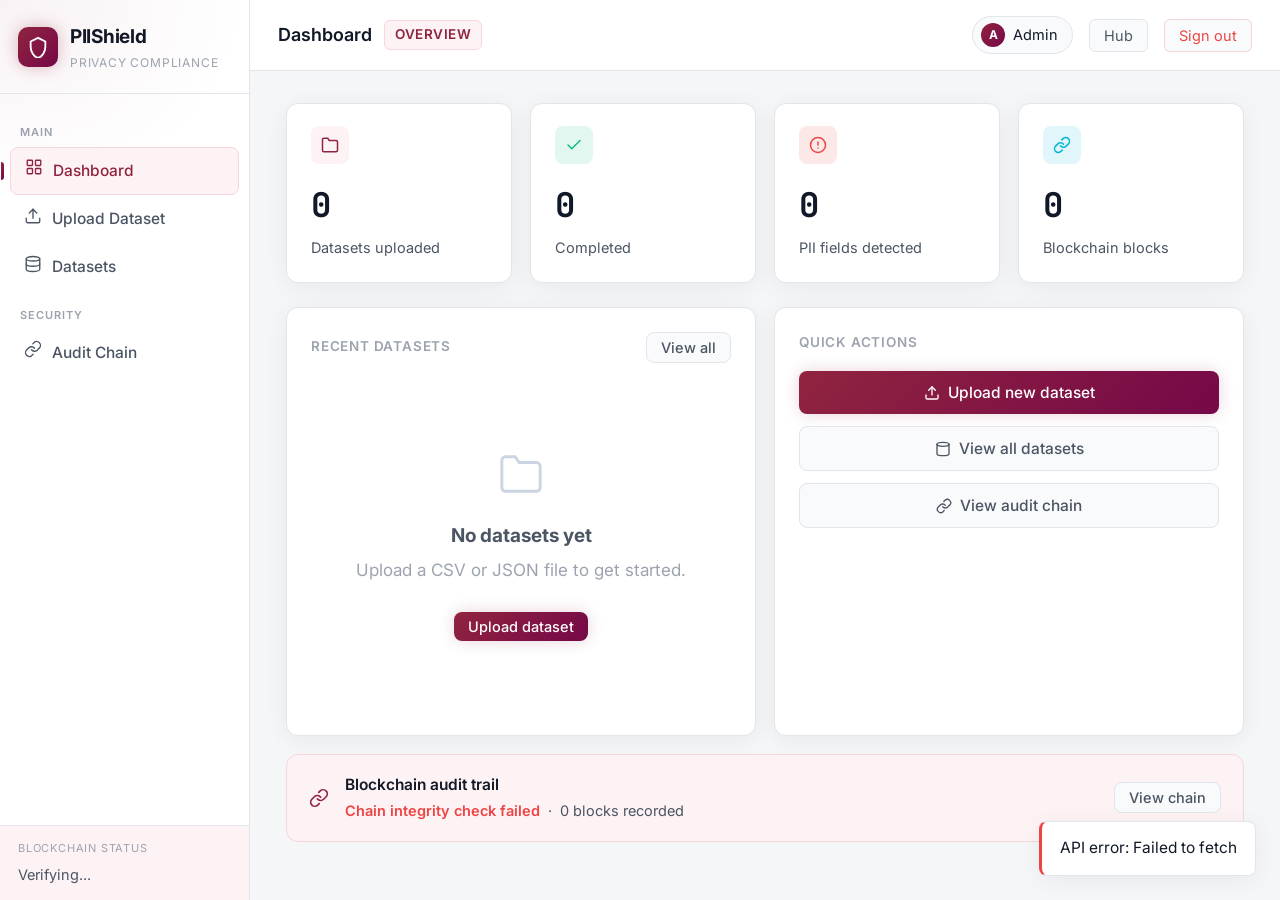
==== commit 7d2cd4e3: "Company-scoped uploads, stats and audit log; ignore generated data" ====
--- a/frontend/index.html
+++ b/frontend/index.html
@@ -399,7 +399,7 @@
 <div class="toast-container" id="toasts"></div>
 
 <script>
-const API = 'http://172.28.236.73:8000/api';
+const API = 'http://localhost:8000/api';
 let currentPage = 'dashboard';
 let datasets = [];
 let stats = {};
@@ -597,7 +597,7 @@
   try {
     const res = await fetch('http://localhost:4000/blocks');
     const chain = await res.json();
-    const v = await api('/audit/verify');
+    const v = await fetch('http://localhost:4000/verify').then(r=>r.json());
     return `
     <div class="card">
       <div style="display:flex;align-items:center;gap:14px;margin-bottom:22px;padding:18px;background:var(--surface);border-radius:10px;border:1px solid var(--border)">
@@ -777,15 +777,26 @@
 async function handleUpload(file) {
   if (!file) return;
   const status = document.getElementById('upload-status');
-  status.innerHTML = `<div class="flex gap-2"><span class="loader"></span> <span style="color:var(--text2)">Uploading ${file.name}...</span></div>`;
+  status.innerHTML = `<div class="flex gap-2" style="font-size:18px;justify-content:center;padding:24px;"><span class="loader" style="width:24px;height:24px;border-width:3px;"></span> <span style="color:var(--text2)">Uploading ${file.name}...</span></div>`;
   const fd = new FormData();
   fd.append('file', file);
   try {
     const r = await api('/upload', {method:'POST', body:fd});
     toast(`Uploaded "${r.filename}" (${r.total_rows.toLocaleString()} rows)`, 'success');
-    status.innerHTML = `<div style="color:var(--green);font-size: 15.5px">Upload complete &middot; <strong>${r.total_rows.toLocaleString()} rows</strong> &middot; <button class="btn btn-primary btn-sm" onclick="openProcess(${r.id})" style="margin-left:8px">Run detection</button></div>`;
+    
+    // Hide the drop zone completely
+    const dz = document.getElementById('drop-zone');
+    if (dz) dz.style.display = 'none';
+
+    // Show large format upload complete & large run detection button
+    status.innerHTML = `
+      <div style="text-align:center;padding:60px 20px;background:var(--surface2);border-radius:var(--radius);border:1px solid var(--border);">
+        <div style="font-size:26px;font-weight:700;color:var(--green);margin-bottom:12px;">Upload Complete!</div>
+        <div style="font-size:18px;color:var(--text2);margin-bottom:28px;">File: <strong>${r.filename}</strong> &middot; <strong>${r.total_rows.toLocaleString()} rows</strong></div>
+        <button class="btn btn-primary" style="padding:16px 36px;font-size:19px;" onclick="openProcess(${r.id})">Run detection</button>
+      </div>`;
   } catch(e) {
-    status.innerHTML = `<div style="color:var(--red)">Upload failed: ${e.message}</div>`;
+    status.innerHTML = `<div style="color:var(--red);font-size:17px;text-align:center;padding:20px;">Upload failed: ${e.message}</div>`;
   }
 }
 
@@ -842,10 +853,10 @@
 async function init() {
   await render();
   try {
-    const v = await api('/audit/verify');
+    const v = await fetch('http://localhost:4000/verify').then(r=>r.json());
     const el = document.getElementById('chain-status-sidebar');
     if (el) el.innerHTML = v.valid
-      ? `<span style="color:var(--accent);font-weight:600">Valid &middot; ${v.total_blocks} blocks</span>`
+      ? `<span style="color:var(--accent);font-weight:600">Valid &middot; ${v.totalBlocks || v.total_blocks} blocks</span>`
       : `<span style="color:var(--red)">Integrity failed</span>`;
   } catch {}
 }
